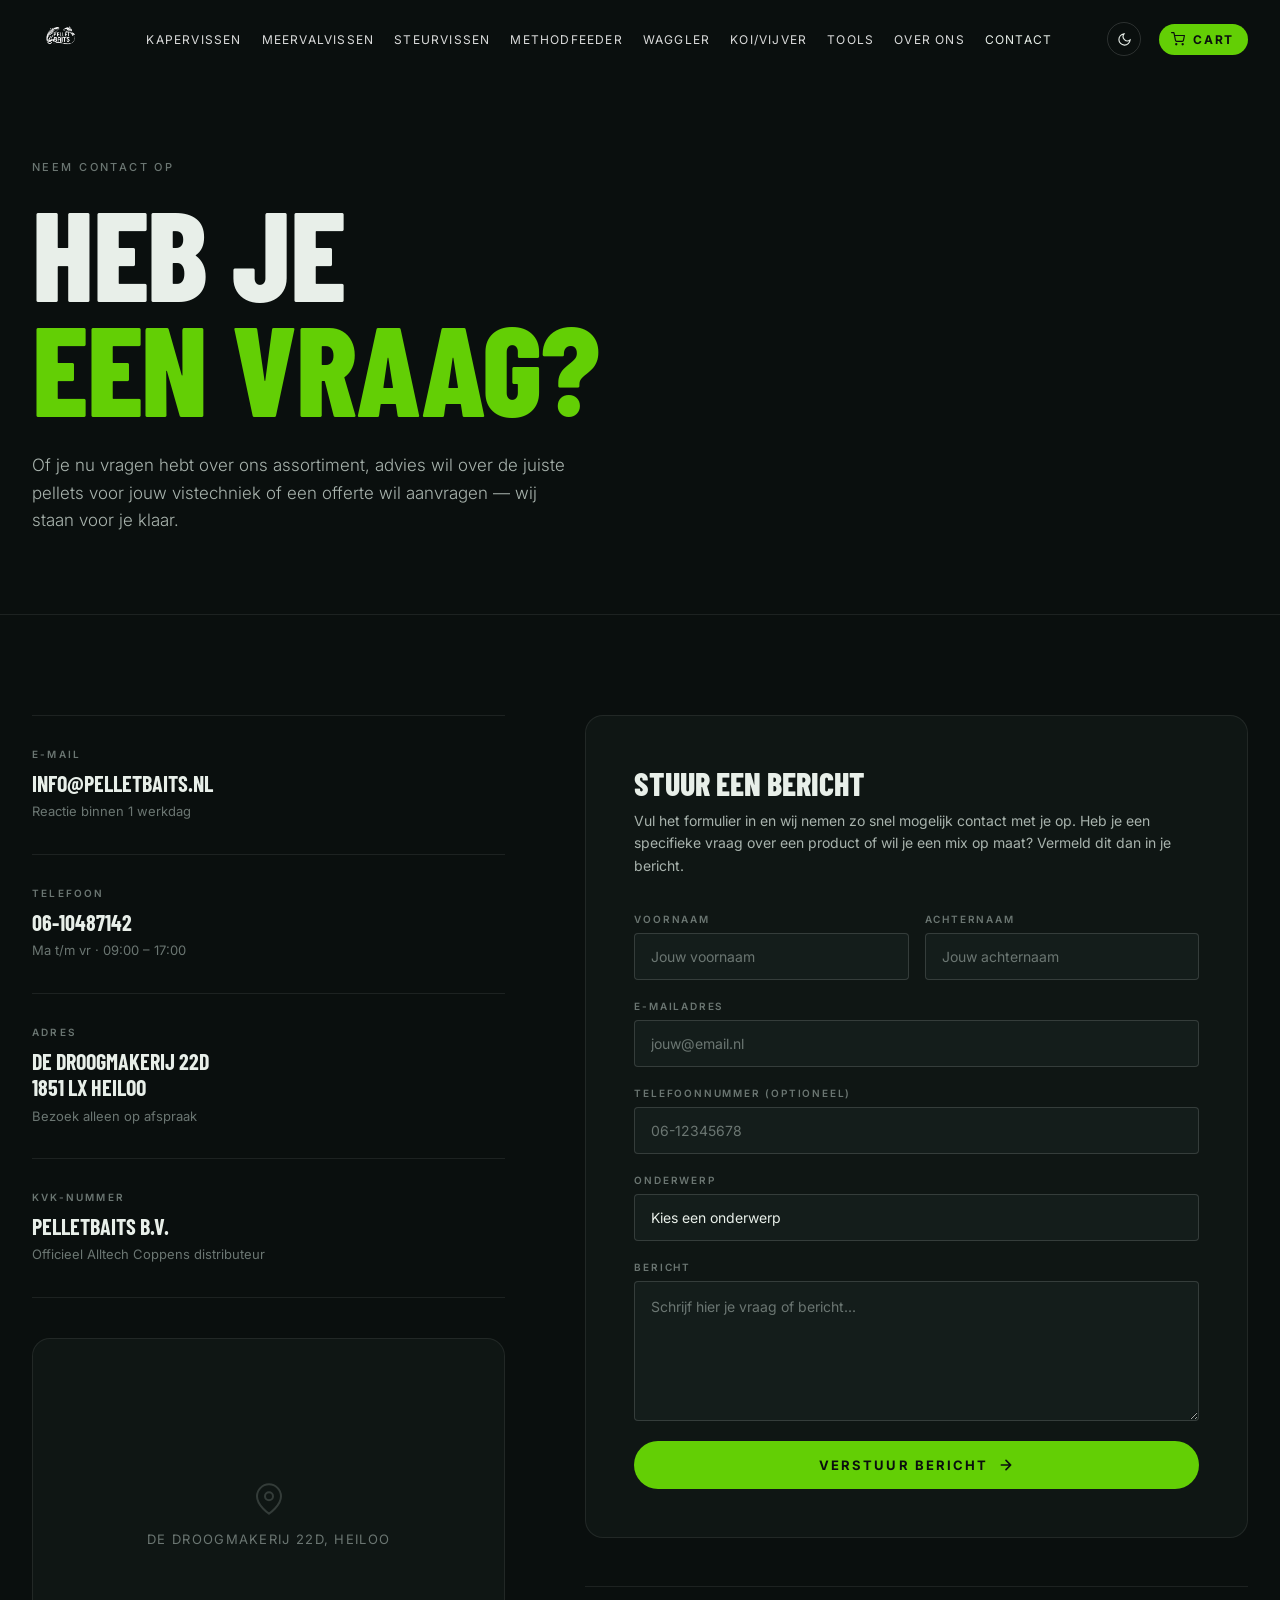
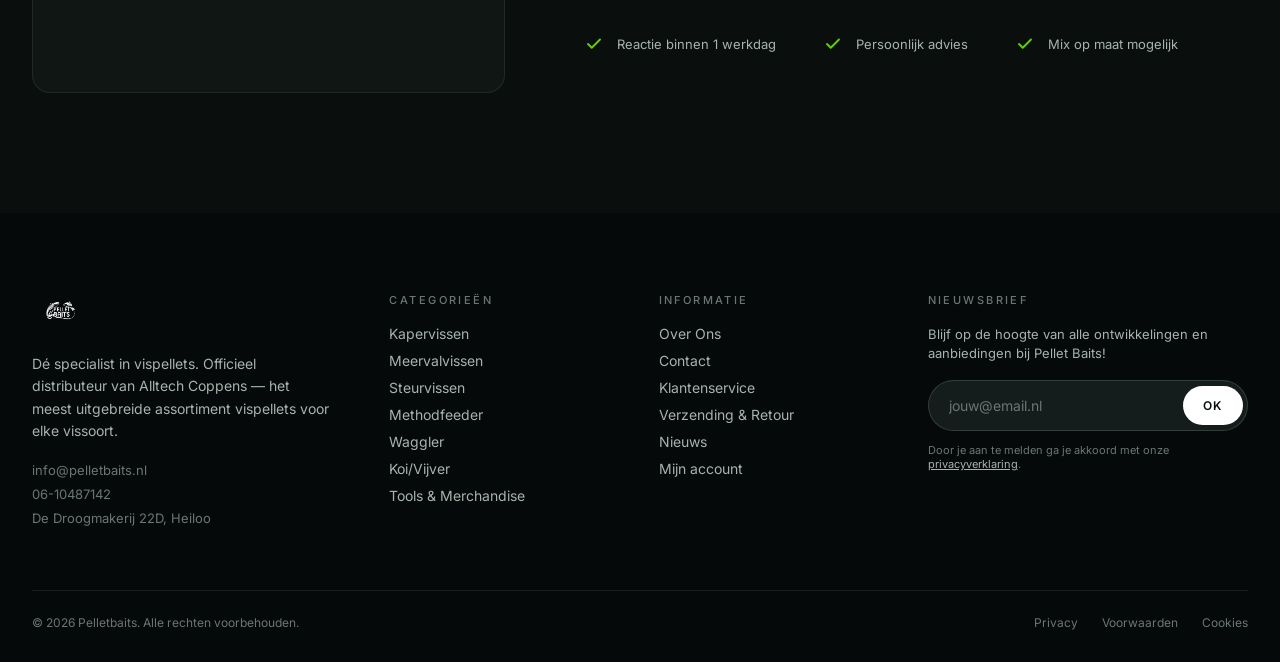
==== contact.html @ cffacff0 "Merkidentiteit update: logo, categorieen, cartkleur en contactpagina - Vervang SVG-placeholder door " ====
<!doctype html>
<html lang="nl">
<head>
  <meta charset="utf-8">
  <meta name="viewport" content="width=device-width, initial-scale=1">
  <meta name="theme-color" content="#0a0f0e">
  <title>Contact — PELLETBAITS</title>
  <meta name="description" content="Neem contact op met Pelletbaits — dé specialist in vispellets. Wij helpen je graag met advies over pellets voor karper, meerval, steur en meer.">
  <link rel="preconnect" href="https://fonts.googleapis.com">
  <link rel="preconnect" href="https://fonts.gstatic.com" crossorigin>
  <link href="https://fonts.googleapis.com/css2?family=Barlow+Condensed:wght@600;700;800&family=Inter:wght@300;400;500;600&display=swap" rel="stylesheet">
  <link rel="stylesheet" href="./assets/theme.css">
  <script>(function(){var t=localStorage.getItem('pb-theme');if(t==='light')document.documentElement.setAttribute('data-theme','light');}());</script>
  <style>
    .contact-hero {
      padding: 160px 0 80px;
      background: var(--bg);
      border-bottom: 1px solid var(--line);
    }
    .contact-hero-inner { max-width: 720px; }
    .contact-hero-headline {
      font-size: clamp(64px, 10vw, 140px);
      margin: 0;
      color: var(--ink);
      line-height: .9;
    }
    .contact-hero-sub {
      margin-top: 28px;
      font-size: 17px;
      line-height: 1.6;
      color: var(--ink-2);
      font-weight: 300;
      max-width: 540px;
    }

    .contact-body {
      padding: 100px 0 120px;
      background: var(--bg);
    }
    .contact-grid {
      display: grid;
      grid-template-columns: 1fr 1.4fr;
      gap: 80px;
      align-items: start;
    }

    /* Info blok */
    .contact-info { }
    .contact-info-block {
      padding: 32px 0;
      border-bottom: 1px solid var(--line);
    }
    .contact-info-block:first-child { border-top: 1px solid var(--line); }
    .contact-info-label {
      font-size: 10px;
      letter-spacing: .22em;
      text-transform: uppercase;
      color: var(--ink-3);
      font-weight: 600;
      margin-bottom: 10px;
    }
    .contact-info-value {
      font-family: var(--font-display);
      font-size: 22px;
      font-weight: 700;
      text-transform: uppercase;
      color: var(--ink);
      line-height: 1.2;
    }
    .contact-info-value a {
      color: var(--ink);
      transition: color var(--dur-fast) ease;
    }
    .contact-info-value a:hover { color: var(--accent); }
    .contact-info-note {
      margin-top: 6px;
      font-size: 13px;
      color: var(--ink-3);
      line-height: 1.5;
    }

    .contact-map {
      margin-top: 40px;
      border-radius: var(--radius-lg);
      overflow: hidden;
      border: 1px solid var(--line);
      background: var(--bg-2);
      aspect-ratio: 4/3;
      display: flex;
      align-items: center;
      justify-content: center;
    }
    .contact-map-placeholder {
      text-align: center;
      color: var(--ink-3);
    }
    .contact-map-placeholder svg { margin: 0 auto 12px; opacity: .4; }
    .contact-map-placeholder p { font-size: 13px; letter-spacing: .1em; text-transform: uppercase; }

    /* Formulier */
    .contact-form-wrap {
      background: var(--bg-2);
      border: 1px solid var(--line);
      border-radius: var(--radius-lg);
      padding: 48px;
    }
    .contact-form-title {
      font-family: var(--font-display);
      font-size: 32px;
      font-weight: 800;
      text-transform: uppercase;
      color: var(--ink);
      margin-bottom: 8px;
    }
    .contact-form-intro {
      font-size: 14px;
      color: var(--ink-2);
      line-height: 1.6;
      margin-bottom: 36px;
    }

    .form-row { display: grid; grid-template-columns: 1fr 1fr; gap: 16px; }
    .form-group { display: flex; flex-direction: column; gap: 8px; margin-bottom: 20px; }
    .form-label {
      font-size: 10px;
      font-weight: 600;
      letter-spacing: .18em;
      text-transform: uppercase;
      color: var(--ink-3);
    }
    .form-input, .form-select, .form-textarea {
      background: var(--bg-3);
      border: 1px solid var(--line-2);
      border-radius: var(--radius-sm);
      padding: 14px 16px;
      color: var(--ink);
      font-size: 14px;
      font-family: var(--font-body);
      outline: none;
      transition: border-color var(--dur-fast) ease;
    }
    .form-input::placeholder, .form-textarea::placeholder { color: var(--ink-3); }
    .form-input:focus, .form-select:focus, .form-textarea:focus {
      border-color: var(--accent);
    }
    .form-select { cursor: pointer; appearance: none; -webkit-appearance: none; }
    .form-select option { background: var(--bg-2); }
    .form-textarea {
      resize: vertical;
      min-height: 140px;
      line-height: 1.6;
    }
    .form-submit {
      width: 100%;
      padding: 16px 24px;
      border-radius: 999px;
      background: var(--accent);
      color: #0a0f0e;
      font-weight: 700;
      font-size: 13px;
      letter-spacing: .16em;
      text-transform: uppercase;
      cursor: pointer;
      border: none;
      font-family: var(--font-body);
      display: flex;
      align-items: center;
      justify-content: center;
      gap: 10px;
      transition: background var(--dur-fast) ease, transform var(--dur-fast) ease;
      margin-top: 8px;
    }
    .form-submit:hover { background: var(--accent-2); color: #fff; transform: translateY(-2px); }

    .contact-usp-row {
      display: flex;
      gap: 48px;
      margin-top: 48px;
      padding-top: 48px;
      border-top: 1px solid var(--line);
      flex-wrap: wrap;
    }
    .contact-usp {
      display: flex;
      align-items: center;
      gap: 14px;
      font-size: 13px;
      color: var(--ink-2);
    }
    .contact-usp svg { color: var(--accent); flex-shrink: 0; }

    @media (max-width: 900px) {
      .contact-grid { grid-template-columns: 1fr; gap: 60px; }
      .contact-form-wrap { padding: 32px 24px; }
      .form-row { grid-template-columns: 1fr; }
      .contact-usp-row { gap: 28px; }
    }
    @media (max-width: 620px) {
      .contact-hero { padding: 120px 0 60px; }
    }
  </style>
</head>
<body class="template-page-contact">

  <!-- HEADER -->
  <header class="site-header" role="banner">
    <div class="container">
      <div class="header-inner">
        <a href="index.html" class="header-logo-wrap" aria-label="Pelletbaits">
          <img src="./assets/logo-white.png" alt="Pelletbaits" class="header-logo-img">
        </a>
        <nav class="header-nav" role="navigation" aria-label="Hoofdmenu">
          <a href="shop.html">Kapervissen</a>
          <a href="shop.html">Meervalvissen</a>
          <a href="shop.html">Steurvissen</a>
          <a href="shop.html">Methodfeeder</a>
          <a href="shop.html">Waggler</a>
          <a href="shop.html">Koi/Vijver</a>
          <a href="shop.html">Tools</a>
          <a href="over-ons.html">Over Ons</a>
          <a href="contact.html" style="color:var(--ink)">Contact</a>
        </nav>
        <div class="header-actions">
          <button class="theme-toggle-btn" id="theme-toggle" aria-label="Schakel thema">
            <span class="theme-icon theme-icon--moon" aria-hidden="true">
              <svg width="15" height="15" viewBox="0 0 24 24" fill="none" stroke="currentColor" stroke-width="1.8" stroke-linecap="round"><path d="M21 12.79A9 9 0 1 1 11.21 3 7 7 0 0 0 21 12.79z"/></svg>
            </span>
            <span class="theme-icon theme-icon--sun" aria-hidden="true">
              <svg width="15" height="15" viewBox="0 0 24 24" fill="none" stroke="currentColor" stroke-width="1.8" stroke-linecap="round"><circle cx="12" cy="12" r="4"/><path d="M12 2v2M12 20v2M4.93 4.93l1.41 1.41M17.66 17.66l1.41 1.41M2 12h2M20 12h2M4.93 19.07l1.41-1.41M17.66 6.34l1.41-1.41"/></svg>
            </span>
          </button>
          <button class="header-cart-btn" data-cart-open aria-label="Winkelwagen openen">
            <svg width="14" height="14" viewBox="0 0 24 24" fill="none" stroke="currentColor" stroke-width="2" stroke-linecap="round" stroke-linejoin="round" aria-hidden="true">
              <circle cx="9" cy="21" r="1"/><circle cx="20" cy="21" r="1"/>
              <path d="M1 1h4l2.68 13.39a2 2 0 001.98 1.61h9.72a2 2 0 001.98-1.61L23 6H6"/>
            </svg>
            Cart
          </button>
          <button class="mobile-menu-btn" id="mobile-nav-open" aria-label="Menu openen" aria-expanded="false" aria-controls="mobile-nav">
            <svg width="16" height="16" viewBox="0 0 24 24" fill="none" stroke="currentColor" stroke-width="2" stroke-linecap="round" aria-hidden="true">
              <line x1="3" y1="6" x2="21" y2="6"/>
              <line x1="3" y1="12" x2="21" y2="12"/>
              <line x1="3" y1="18" x2="21" y2="18"/>
            </svg>
          </button>
        </div>
      </div>
    </div>
  </header>

  <main id="main-content" tabindex="-1">

    <!-- HERO -->
    <section class="contact-hero">
      <div class="container">
        <div class="contact-hero-inner" data-anim="fade-up">
          <p class="eyebrow" style="margin-bottom:20px">Neem contact op</p>
          <h1 class="contact-hero-headline display">Heb je<br><span style="color:var(--accent)">een vraag?</span></h1>
          <p class="contact-hero-sub">Of je nu vragen hebt over ons assortiment, advies wil over de juiste pellets voor jouw vistechniek of een offerte wil aanvragen — wij staan voor je klaar.</p>
        </div>
      </div>
    </section>

    <!-- CONTACT BODY -->
    <section class="contact-body">
      <div class="container">
        <div class="contact-grid">

          <!-- Contactinfo -->
          <div data-anim="slide-left">
            <div class="contact-info-block">
              <p class="contact-info-label">E-mail</p>
              <p class="contact-info-value"><a href="mailto:info@pelletbaits.nl">info@pelletbaits.nl</a></p>
              <p class="contact-info-note">Reactie binnen 1 werkdag</p>
            </div>
            <div class="contact-info-block">
              <p class="contact-info-label">Telefoon</p>
              <p class="contact-info-value"><a href="tel:+31610487142">06-10487142</a></p>
              <p class="contact-info-note">Ma t/m vr · 09:00 – 17:00</p>
            </div>
            <div class="contact-info-block">
              <p class="contact-info-label">Adres</p>
              <p class="contact-info-value">De Droogmakerij 22D<br>1851 LX Heiloo</p>
              <p class="contact-info-note">Bezoek alleen op afspraak</p>
            </div>
            <div class="contact-info-block">
              <p class="contact-info-label">KVK-nummer</p>
              <p class="contact-info-value">Pelletbaits B.V.</p>
              <p class="contact-info-note">Officieel Alltech Coppens distributeur</p>
            </div>

            <div class="contact-map">
              <div class="contact-map-placeholder">
                <svg width="32" height="32" viewBox="0 0 24 24" fill="none" stroke="currentColor" stroke-width="1.5" stroke-linecap="round" stroke-linejoin="round">
                  <path d="M21 10c0 7-9 13-9 13s-9-6-9-13a9 9 0 0 1 18 0z"/><circle cx="12" cy="10" r="3"/>
                </svg>
                <p>De Droogmakerij 22D, Heiloo</p>
              </div>
            </div>
          </div>

          <!-- Formulier -->
          <div data-anim="slide-right">
            <div class="contact-form-wrap">
              <p class="contact-form-title">Stuur een bericht</p>
              <p class="contact-form-intro">Vul het formulier in en wij nemen zo snel mogelijk contact met je op. Heb je een specifieke vraag over een product of wil je een mix op maat? Vermeld dit dan in je bericht.</p>
              <form class="contact-form" id="contact-form" novalidate>
                <div class="form-row">
                  <div class="form-group">
                    <label class="form-label" for="cf-naam">Voornaam</label>
                    <input class="form-input" id="cf-naam" type="text" placeholder="Jouw voornaam" autocomplete="given-name" required>
                  </div>
                  <div class="form-group">
                    <label class="form-label" for="cf-achternaam">Achternaam</label>
                    <input class="form-input" id="cf-achternaam" type="text" placeholder="Jouw achternaam" autocomplete="family-name" required>
                  </div>
                </div>
                <div class="form-group">
                  <label class="form-label" for="cf-email">E-mailadres</label>
                  <input class="form-input" id="cf-email" type="email" placeholder="jouw@email.nl" autocomplete="email" required>
                </div>
                <div class="form-group">
                  <label class="form-label" for="cf-telefoon">Telefoonnummer (optioneel)</label>
                  <input class="form-input" id="cf-telefoon" type="tel" placeholder="06-12345678" autocomplete="tel">
                </div>
                <div class="form-group">
                  <label class="form-label" for="cf-onderwerp">Onderwerp</label>
                  <select class="form-input form-select" id="cf-onderwerp" required>
                    <option value="" disabled selected>Kies een onderwerp</option>
                    <option>Productadvies</option>
                    <option>Bestelling &amp; Bezorging</option>
                    <option>Mix op maat</option>
                    <option>Groothandel / Partnerschap</option>
                    <option>Klacht of retour</option>
                    <option>Overig</option>
                  </select>
                </div>
                <div class="form-group">
                  <label class="form-label" for="cf-bericht">Bericht</label>
                  <textarea class="form-textarea" id="cf-bericht" placeholder="Schrijf hier je vraag of bericht..." required></textarea>
                </div>
                <button type="submit" class="form-submit">
                  Verstuur bericht
                  <svg width="16" height="16" viewBox="0 0 24 24" fill="none" stroke="currentColor" stroke-width="2.5" stroke-linecap="round" stroke-linejoin="round" aria-hidden="true"><path d="M5 12h14M12 5l7 7-7 7"/></svg>
                </button>
              </form>
            </div>

            <div class="contact-usp-row">
              <div class="contact-usp">
                <svg width="18" height="18" viewBox="0 0 24 24" fill="none" stroke="var(--accent)" stroke-width="2.5" stroke-linecap="round" stroke-linejoin="round" aria-hidden="true"><polyline points="20 6 9 17 4 12"/></svg>
                Reactie binnen 1 werkdag
              </div>
              <div class="contact-usp">
                <svg width="18" height="18" viewBox="0 0 24 24" fill="none" stroke="var(--accent)" stroke-width="2.5" stroke-linecap="round" stroke-linejoin="round" aria-hidden="true"><polyline points="20 6 9 17 4 12"/></svg>
                Persoonlijk advies
              </div>
              <div class="contact-usp">
                <svg width="18" height="18" viewBox="0 0 24 24" fill="none" stroke="var(--accent)" stroke-width="2.5" stroke-linecap="round" stroke-linejoin="round" aria-hidden="true"><polyline points="20 6 9 17 4 12"/></svg>
                Mix op maat mogelijk
              </div>
            </div>
          </div>

        </div>
      </div>
    </section>

  </main>

  <!-- FOOTER -->
  <footer class="site-footer" role="contentinfo">
    <div class="container">
      <div class="footer-grid">
        <div>
          <div class="footer-logo-wrap">
            <img src="./assets/logo-white.png" alt="Pelletbaits" class="header-logo-img">
          </div>
          <p class="footer-desc">Dé specialist in vispellets. Officieel distributeur van Alltech Coppens — het meest uitgebreide assortiment vispellets voor elke vissoort.</p>
          <div class="footer-contact" style="margin-top:20px;display:flex;flex-direction:column;gap:8px;font-size:13px;color:var(--ink-3);">
            <a href="mailto:info@pelletbaits.nl" style="transition:color .14s ease;">info@pelletbaits.nl</a>
            <a href="tel:+31610487142" style="transition:color .14s ease;">06-10487142</a>
            <span>De Droogmakerij 22D, Heiloo</span>
          </div>
        </div>
        <div>
          <p class="footer-col-title eyebrow">Categorieën</p>
          <ul class="footer-links">
            <li><a href="shop.html">Kapervissen</a></li>
            <li><a href="shop.html">Meervalvissen</a></li>
            <li><a href="shop.html">Steurvissen</a></li>
            <li><a href="shop.html">Methodfeeder</a></li>
            <li><a href="shop.html">Waggler</a></li>
            <li><a href="shop.html">Koi/Vijver</a></li>
            <li><a href="shop.html">Tools &amp; Merchandise</a></li>
          </ul>
        </div>
        <div>
          <p class="footer-col-title eyebrow">Informatie</p>
          <ul class="footer-links">
            <li><a href="over-ons.html">Over Ons</a></li>
            <li><a href="contact.html">Contact</a></li>
            <li><a href="#">Klantenservice</a></li>
            <li><a href="#">Verzending &amp; Retour</a></li>
            <li><a href="#">Nieuws</a></li>
            <li><a href="#">Mijn account</a></li>
          </ul>
        </div>
        <div>
          <p class="footer-col-title eyebrow">Nieuwsbrief</p>
          <p class="footer-newsletter-body">Blijf op de hoogte van alle ontwikkelingen en aanbiedingen bij Pellet Baits!</p>
          <form class="newsletter-form" novalidate>
            <label class="visually-hidden" for="newsletter-email-contact">E-mailadres</label>
            <input class="newsletter-input" id="newsletter-email-contact" type="email" placeholder="jouw@email.nl" autocomplete="email" required>
            <button class="newsletter-submit" type="submit">OK</button>
          </form>
          <p class="newsletter-note">Door je aan te melden ga je akkoord met onze <a href="#">privacyverklaring</a>.</p>
        </div>
      </div>
      <div class="footer-bottom">
        <p>&copy; 2026 Pelletbaits. Alle rechten voorbehouden.</p>
        <div class="footer-bottom-links">
          <a href="#">Privacy</a>
          <a href="#">Voorwaarden</a>
          <a href="#">Cookies</a>
        </div>
      </div>
    </div>
  </footer>

  <!-- Mobile nav -->
  <div class="mobile-nav" id="mobile-nav" aria-hidden="true">
    <div class="mobile-nav-header">
      <a href="index.html" class="header-logo-wrap" aria-label="Pelletbaits">
        <img src="./assets/logo-white.png" alt="Pelletbaits" class="header-logo-img">
      </a>
      <button class="cart-close-btn" id="mobile-nav-close" aria-label="Menu sluiten">&#x2715;</button>
    </div>
    <nav class="mobile-nav-links">
      <a href="shop.html">Kapervissen</a>
      <a href="shop.html">Meervalvissen</a>
      <a href="shop.html">Steurvissen</a>
      <a href="shop.html">Methodfeeder</a>
      <a href="shop.html">Waggler</a>
      <a href="shop.html">Koi/Vijver</a>
      <a href="shop.html">Tools &amp; Merchandise</a>
      <a href="over-ons.html">Over Ons</a>
      <a href="contact.html">Contact</a>
    </nav>
  </div>

  <!-- Cart drawer -->
  <div class="cart-overlay" id="cart-overlay" aria-hidden="true"></div>
  <div class="cart-drawer" id="cart-drawer" role="dialog" aria-label="Winkelwagen" aria-hidden="true">
    <div class="cart-drawer-header">
      <p class="cart-drawer-title">Winkelwagen</p>
      <button class="cart-close-btn" id="cart-drawer-close" aria-label="Winkelwagen sluiten">&#x2715;</button>
    </div>
    <div class="cart-items" id="cart-drawer-items">
      <p class="cart-empty">Je winkelwagen is leeg.</p>
    </div>
    <div class="cart-footer">
      <div class="cart-subtotal">
        <span class="cart-subtotal-label">Subtotaal</span>
        <span class="cart-subtotal-value" id="cart-subtotal-value">€0,00</span>
      </div>
      <a href="#" class="btn-checkout">Afrekenen</a>
    </div>
  </div>

  <script src="./assets/theme.js" defer></script>
  <script>
    document.getElementById('contact-form').addEventListener('submit', function(e) {
      e.preventDefault();
      const btn = this.querySelector('.form-submit');
      btn.textContent = 'Verstuurd!';
      btn.style.background = 'var(--accent-2)';
      btn.style.color = '#fff';
      setTimeout(() => {
        btn.innerHTML = 'Verstuur bericht <svg width="16" height="16" viewBox="0 0 24 24" fill="none" stroke="currentColor" stroke-width="2.5" stroke-linecap="round" stroke-linejoin="round"><path d="M5 12h14M12 5l7 7-7 7"/></svg>';
        btn.style.background = '';
        btn.style.color = '';
        this.reset();
      }, 3000);
    });
  </script>
</body>
</html>
---- assets/theme.css ----
/* ================================================
   PELLETBAITS THEME — Dark Edition
   Ported from Claude Design · Pelletbaits.html
   ================================================ */

:root {
  --bg:       #0a0f0e;
  --bg-2:     #0f1614;
  --bg-3:     #141d1b;
  --ink:      #e8efe9;
  --ink-2:    #a8b3ad;
  --ink-3:    #6b7672;
  --line:     rgba(255,255,255,.08);
  --line-2:   rgba(255,255,255,.14);
  --accent:   #63cf05;
  --accent-2: #608846;
  --gold:     #89B866;
  --moss:     #365733;
  --deep:     #0b1e22;

  --font-display: 'Barlow Condensed', system-ui, sans-serif;
  --font-body:    'Inter', system-ui, sans-serif;

  /* Inverted button tokens (white btn in dark mode → dark btn in light mode) */
  --inv-bg:    #ffffff;
  --inv-color: #0a0f0e;

  --container-max: 1440px;
  --container-pad: 32px;
  --radius-sm: 4px;
  --radius-md: 12px;
  --radius-lg: 18px;
  --ease-out: cubic-bezier(0.16, 1, 0.3, 1);
  --dur-fast: 140ms;
  --dur-base: 280ms;
}

/* --- Reset --- */
*, *::before, *::after { box-sizing: border-box; margin: 0; padding: 0; }
html { font-size: 16px; scroll-behavior: smooth; }
body {
  background: var(--bg);
  color: var(--ink);
  font-family: var(--font-body);
  -webkit-font-smoothing: antialiased;
  overflow-x: hidden;
}
::selection { background: var(--accent); color: #fff; }
img { display: block; max-width: 100%; }
a { color: inherit; text-decoration: none; }
button { font-family: inherit; cursor: pointer; border: none; background: none; color: inherit; }
ul, ol { list-style: none; }
input, select { font: inherit; }

/* --- Utilities --- */
.container {
  max-width: var(--container-max);
  margin-inline: auto;
  padding-inline: var(--container-pad);
}
.visually-hidden {
  position: absolute; width: 1px; height: 1px;
  overflow: hidden; clip: rect(0 0 0 0); white-space: nowrap;
}

/* --- Type roles --- */
.display {
  font-family: var(--font-display);
  font-weight: 800;
  letter-spacing: -.01em;
  line-height: .92;
  text-transform: uppercase;
}
.eyebrow {
  font-family: var(--font-body);
  font-size: 11px;
  letter-spacing: .22em;
  text-transform: uppercase;
  color: var(--ink-3);
  font-weight: 500;
}
.num {
  font-family: var(--font-display);
  font-weight: 600;
  font-size: 14px;
  letter-spacing: .05em;
  color: var(--ink-3);
}

/* --- Header / Nav --- */
.site-header {
  position: fixed;
  top: 0; left: 0; right: 0;
  z-index: 50;
  padding: 18px 0;
  background: transparent;
  border-bottom: 1px solid transparent;
  transition: background .3s ease, border-color .3s ease, backdrop-filter .3s ease;
}
.site-header.scrolled {
  background: rgba(10,15,14,.85);
  backdrop-filter: blur(14px);
  -webkit-backdrop-filter: blur(14px);
  border-bottom-color: var(--line);
}

.header-inner {
  display: flex;
  align-items: center;
  justify-content: space-between;
  gap: 24px;
}

.header-logo-wrap {
  display: flex;
  align-items: center;
  gap: 10px;
  flex-shrink: 0;
}
.header-logo-img {
  height: 42px;
  width: auto;
  display: block;
}
html[data-theme="light"] .header-logo-img {
  filter: brightness(0);
}
.header-logo-icon {
  display: inline-flex;
  align-items: center;
  justify-content: center;
  width: 34px; height: 34px;
  border: 1px solid var(--line-2);
  border-radius: 50%;
  color: var(--ink);
  flex-shrink: 0;
}
.header-logo-text {
  font-family: var(--font-display);
  font-weight: 800;
  font-size: 18px;
  letter-spacing: .18em;
  color: var(--ink);
}

.header-nav {
  display: flex;
  gap: 20px;
  font-size: 12px;
  letter-spacing: .10em;
  text-transform: uppercase;
  color: rgba(255,255,255,.85);
}
.header-nav a {
  position: relative;
  padding: 4px 0;
}
.header-nav a::after {
  content: '';
  position: absolute;
  bottom: 0; left: 0;
  height: 1px; width: 0;
  background: var(--accent);
  transition: width .3s ease;
}
.header-nav a:hover::after { width: 100%; }

.header-actions {
  display: flex;
  align-items: center;
  gap: 18px;
  flex-shrink: 0;
}
.header-lang-btn {
  display: flex;
  align-items: center;
  gap: 6px;
  font-size: 12px;
  letter-spacing: .18em;
  text-transform: uppercase;
  color: var(--ink-2);
}
.header-search-btn {
  display: flex;
  align-items: center;
  justify-content: center;
  width: 34px; height: 34px;
  border-radius: 50%;
  border: 1px solid var(--line-2);
  color: var(--ink);
  transition: border-color var(--dur-fast) ease;
}
.header-search-btn:hover { border-color: var(--line-2); background: rgba(255,255,255,.05); }

.header-cart-btn {
  display: flex;
  align-items: center;
  gap: 8px;
  padding: 8px 14px 8px 12px;
  border-radius: 999px;
  background: var(--accent);
  color: #0a0f0e;
  font-weight: 700;
  font-size: 12px;
  letter-spacing: .14em;
  text-transform: uppercase;
  transition: background var(--dur-fast) ease;
}
.header-cart-btn:hover { background: var(--accent-2); color: #fff; }

.mobile-menu-btn {
  display: none;
  align-items: center;
  justify-content: center;
  width: 34px; height: 34px;
  border-radius: 50%;
  border: 1px solid rgba(255,255,255,.14);
  color: var(--ink);
  flex-shrink: 0;
  transition: border-color var(--dur-fast) ease;
}
.mobile-menu-btn:hover { border-color: rgba(255,255,255,.3); }

/* Mobile nav */
.mobile-nav {
  display: none;
  position: fixed; inset: 0;
  background: var(--bg-2);
  z-index: 200;
  flex-direction: column;
  padding: 24px;
  overflow-y: auto;
}
.mobile-nav.is-open { display: flex; }
.mobile-nav-header {
  display: flex;
  align-items: center;
  justify-content: space-between;
  margin-bottom: 48px;
}
.mobile-nav-links { display: flex; flex-direction: column; }
.mobile-nav-links a {
  font-family: var(--font-display);
  font-size: 2.5rem;
  font-weight: 700;
  text-transform: uppercase;
  padding: 18px 0;
  border-bottom: 1px solid var(--line);
  letter-spacing: .04em;
  transition: color var(--dur-fast) ease;
}
.mobile-nav-links a:hover { color: var(--accent); }

/* --- Hero --- */
.hero {
  position: relative;
  min-height: 100vh;
  overflow: hidden;
  background: #000;
}
.hero-bg {
  position: absolute; inset: 0;
  background-size: cover;
  background-position: center;
  transform: scale(1.05);
  filter: saturate(.85) brightness(.7);
}
.hero-gradient {
  position: absolute; inset: 0;
  background: linear-gradient(180deg, rgba(10,15,14,.55) 0%, rgba(10,15,14,.2) 35%, rgba(10,15,14,.9) 100%);
}
.hero-inner {
  position: relative;
  z-index: 2;
  padding-top: 30vh;
  padding-bottom: 120px;
  min-height: 100vh;
  display: flex;
  flex-direction: column;
  justify-content: space-between;
}
.hero-grid {
  display: grid;
  grid-template-columns: 1fr auto;
  gap: 48px;
  align-items: end;
}
.hero-eyebrow-row {
  display: flex;
  align-items: center;
  gap: 12px;
  margin-bottom: 24px;
}
.hero-eyebrow-line {
  width: 32px; height: 1px;
  background: var(--accent);
  flex-shrink: 0;
}
.hero-headline {
  font-family: var(--font-display);
  font-size: clamp(64px, 11vw, 180px);
  font-weight: 800;
  letter-spacing: -.01em;
  line-height: .92;
  text-transform: uppercase;
  color: #fff;
  text-shadow: 0 4px 30px rgba(0,0,0,.4);
}
.hero-subhead {
  margin-top: 28px;
  max-width: 480px;
  font-size: 17px;
  line-height: 1.55;
  color: rgba(255,255,255,.78);
  font-weight: 300;
}
.hero-actions {
  display: flex;
  gap: 14px;
  margin-top: 36px;
  flex-wrap: wrap;
}
.btn-hero-primary {
  display: inline-flex;
  align-items: center;
  gap: 12px;
  padding: 16px 26px;
  border-radius: 999px;
  background: var(--accent);
  color: #fff;
  font-weight: 600;
  font-size: 13px;
  letter-spacing: .16em;
  text-transform: uppercase;
  box-shadow: 0 14px 40px rgba(99,207,5,.35);
  transition: background var(--dur-fast) ease, transform var(--dur-fast) ease;
}
.btn-hero-primary:hover { background: var(--accent-2); transform: translateY(-2px); }
.btn-hero-secondary {
  display: inline-flex;
  align-items: center;
  gap: 10px;
  padding: 16px 22px;
  border-radius: 999px;
  border: 1px solid rgba(255,255,255,.25);
  color: #fff;
  font-weight: 500;
  font-size: 13px;
  letter-spacing: .16em;
  text-transform: uppercase;
  background: rgba(255,255,255,.06);
  backdrop-filter: blur(10px);
  transition: background var(--dur-fast) ease;
}
.btn-hero-secondary:hover { background: rgba(255,255,255,.12); }

/* Floating product card */
.hero-card {
  width: 300px;
  padding: 18px;
  border-radius: var(--radius-lg);
  background: rgba(15,22,20,.55);
  backdrop-filter: blur(20px);
  -webkit-backdrop-filter: blur(20px);
  border: 1px solid rgba(255,255,255,.12);
  box-shadow: 0 30px 80px rgba(0,0,0,.5);
}
.hero-card-image {
  position: relative;
  aspect-ratio: 1/1;
  border-radius: 12px;
  overflow: hidden;
  background: var(--deep);
}
.hero-card-image img { width: 100%; height: 100%; object-fit: cover; }
.hero-card-badge-new {
  position: absolute;
  top: 10px; left: 10px;
  background: var(--accent);
  color: #fff;
  font-size: 10px;
  letter-spacing: .2em;
  text-transform: uppercase;
  padding: 4px 8px;
  border-radius: 4px;
  font-weight: 600;
}
.hero-card-price {
  position: absolute;
  top: 10px; right: 10px;
  background: rgba(255,255,255,.95);
  color: var(--bg);
  font-size: 13px;
  font-weight: 700;
  padding: 6px 12px;
  border-radius: 999px;
}
.hero-card-body {
  display: flex;
  justify-content: space-between;
  align-items: flex-start;
  margin-top: 14px;
}
.hero-card-type {
  font-size: 10px;
  letter-spacing: .2em;
  text-transform: uppercase;
  color: var(--ink-3);
}
.hero-card-name {
  font-family: var(--font-display);
  font-weight: 700;
  font-size: 18px;
  margin-top: 2px;
  letter-spacing: .02em;
  text-transform: uppercase;
}
.hero-card-add {
  width: 32px; height: 32px;
  border-radius: 50%;
  background: #fff;
  color: var(--bg);
  display: inline-flex;
  align-items: center;
  justify-content: center;
  flex-shrink: 0;
  transition: background var(--dur-fast) ease;
}
.hero-card-add:hover { background: var(--ink); }
.hero-card-desc {
  margin-top: 10px;
  font-size: 11px;
  color: var(--ink-2);
  line-height: 1.5;
}

.hero-footer {
  display: flex;
  justify-content: space-between;
  align-items: flex-end;
  margin-top: 60px;
  gap: 24px;
  flex-wrap: wrap;
}
.hero-tags {
  display: flex;
  gap: 36px;
  font-size: 11px;
  letter-spacing: .2em;
  text-transform: uppercase;
  color: rgba(255,255,255,.7);
}
.hero-scroll {
  display: flex;
  align-items: center;
  gap: 10px;
  font-size: 11px;
  letter-spacing: .2em;
  text-transform: uppercase;
  color: rgba(255,255,255,.5);
}
.hero-scroll-line {
  display: inline-block;
  width: 24px; height: 1px;
  background: rgba(255,255,255,.4);
}

/* --- Section layout --- */
.section-header-row {
  display: flex;
  justify-content: space-between;
  align-items: flex-end;
  margin-bottom: 60px;
  flex-wrap: wrap;
  gap: 24px;
}
.section-nav-controls {
  display: flex;
  align-items: center;
  gap: 24px;
}
.nav-arrows {
  display: flex;
  gap: 8px;
}
.nav-arrow-btn {
  width: 46px; height: 46px;
  border-radius: 50%;
  border: 1px solid var(--line-2);
  display: flex;
  align-items: center;
  justify-content: center;
  color: var(--ink);
  transition: background var(--dur-fast) ease, border-color var(--dur-fast) ease, color var(--dur-fast) ease;
}
.nav-arrow-btn:hover { border-color: rgba(255,255,255,.4); }
.nav-arrow-btn.filled { background: #fff; color: var(--bg); }
.nav-arrow-btn.filled:hover { background: var(--ink); }

/* --- Best Sellers --- */
.best-sellers {
  padding: 140px 0 120px;
  background: var(--bg);
  position: relative;
}
.bs-headline {
  font-size: clamp(48px, 7vw, 108px);
  margin: 0;
  color: var(--ink);
}
.bs-headline .muted { color: var(--ink-3); }

.product-grid-3 {
  display: grid;
  grid-template-columns: repeat(3, 1fr);
  gap: 16px;
}

.product-card {
  position: relative;
  background: var(--bg-2);
  border: 1px solid var(--line);
  border-radius: var(--radius-lg);
  overflow: hidden;
  transition: transform var(--dur-base) ease, border-color var(--dur-base) ease, box-shadow var(--dur-base) ease;
}
.product-card:hover {
  transform: translateY(-6px);
  border-color: var(--line-2);
  box-shadow: 0 24px 60px rgba(0,0,0,.4);
}

.product-card-image {
  display: block;
  position: relative;
  aspect-ratio: 4/5;
  overflow: hidden;
  background: var(--deep);
}
.product-card-image img {
  width: 100%; height: 100%;
  object-fit: cover;
  filter: saturate(.9);
  transition: transform .8s ease;
}
.product-card:hover .product-card-image img { transform: scale(1.06); }

.product-card-badge {
  position: absolute;
  top: 16px; left: 16px;
  font-size: 10px;
  letter-spacing: .22em;
  text-transform: uppercase;
  padding: 5px 10px;
  border-radius: 4px;
  font-weight: 600;
}
.product-card-badge.tag-bestseller { background: rgba(255,255,255,.95); color: var(--bg); }
.product-card-badge.tag-new { background: var(--accent); color: #fff; }

.product-card-num {
  position: absolute;
  top: 16px; right: 16px;
  font-family: var(--font-display);
  font-weight: 600;
  font-size: 14px;
  letter-spacing: .05em;
  color: rgba(255,255,255,.7);
}

.product-card-add {
  position: absolute;
  bottom: 16px; right: 16px;
  display: inline-flex;
  align-items: center;
  gap: 8px;
  padding: 10px 16px;
  border-radius: 999px;
  background: #fff;
  color: var(--bg);
  font-weight: 600;
  font-size: 11px;
  letter-spacing: .16em;
  text-transform: uppercase;
  opacity: 0;
  transform: translateY(8px);
  transition: opacity .3s ease, transform .3s ease;
}
.product-card:hover .product-card-add { opacity: 1; transform: translateY(0); }

.product-card-body {
  padding: 22px 24px 24px;
  display: flex;
  justify-content: space-between;
  align-items: flex-start;
  gap: 16px;
}
.product-card-type {
  font-size: 10px;
  letter-spacing: .22em;
  text-transform: uppercase;
  color: var(--ink-3);
}
.product-card-title {
  font-family: var(--font-display);
  font-weight: 700;
  font-size: 24px;
  letter-spacing: .01em;
  text-transform: uppercase;
  color: var(--ink);
  margin-top: 6px;
  line-height: 1;
}
.product-card-price {
  font-family: var(--font-display);
  font-weight: 700;
  font-size: 24px;
  color: var(--ink);
  text-align: right;
  line-height: 1;
  white-space: nowrap;
}
.product-card-stock {
  font-size: 10px;
  letter-spacing: .22em;
  text-transform: uppercase;
  color: var(--ink-3);
  margin-top: 6px;
}

/* --- Categories --- */
.categories-section {
  padding: 120px 0;
  background: var(--bg-2);
  border-top: 1px solid var(--line);
  border-bottom: 1px solid var(--line);
}
.cat-headline {
  font-size: clamp(40px, 5.5vw, 84px);
  margin: 0;
  max-width: 780px;
}
.cat-headline .muted { color: var(--ink-3); }

.cat-grid {
  display: grid;
  grid-template-columns: 1.2fr 1fr;
  gap: 40px;
  align-items: stretch;
}

.cat-list { border-top: 1px solid var(--line); }

.cat-item {
  display: grid;
  grid-template-columns: 24px 1fr 54px;
  gap: 24px;
  align-items: center;
  padding: 34px 0;
  border-bottom: 1px solid var(--line);
  cursor: pointer;
  transition: all .4s ease;
}
.cat-item-icon { color: var(--ink-3); transition: color .4s ease; }
.cat-item.active .cat-item-icon { color: var(--ink); }

.cat-item-name {
  font-family: var(--font-display);
  font-weight: 800;
  font-size: clamp(40px, 6vw, 84px);
  text-transform: uppercase;
  line-height: .85;
  transition: all .4s ease;
  color: transparent;
  -webkit-text-stroke: 1px var(--ink-3);
}
.cat-item.active .cat-item-name {
  color: var(--ink);
  -webkit-text-stroke: 0;
}

.cat-item-meta {
  display: flex;
  gap: 14px;
  margin-top: 10px;
  font-size: 12px;
  color: var(--ink-3);
  letter-spacing: .1em;
  text-transform: uppercase;
}

.cat-item-arrow {
  width: 54px; height: 54px;
  border-radius: 50%;
  display: inline-flex;
  align-items: center;
  justify-content: center;
  color: #fff;
  border: 1px solid var(--line-2);
  transition: all .3s ease;
  flex-shrink: 0;
}
.cat-item.active .cat-item-arrow { background: var(--accent); border-color: var(--accent); }

.cat-image-panel { position: sticky; top: 100px; }
.cat-image-wrap {
  position: relative;
  aspect-ratio: 4/5;
  border-radius: var(--radius-lg);
  overflow: hidden;
  background: #000;
}
.cat-image-wrap img {
  position: absolute; inset: 0;
  width: 100%; height: 100%;
  object-fit: cover;
  opacity: 0;
  filter: saturate(.85) brightness(.85);
  transition: opacity .6s ease;
}
.cat-image-wrap img.active { opacity: 1; }
.cat-image-overlay {
  position: absolute; inset: 0;
  background: linear-gradient(180deg, transparent 50%, rgba(0,0,0,.6));
}
.cat-image-label {
  position: absolute;
  bottom: 24px; left: 24px; right: 24px;
  color: #fff;
}
.cat-image-label-name {
  font-family: var(--font-display);
  font-weight: 700;
  font-size: 32px;
  text-transform: uppercase;
  margin-top: 8px;
}

/* --- Feature --- */
.feature-section {
  padding: 140px 0;
  background: var(--bg);
}
.feat-grid {
  display: grid;
  grid-template-columns: 1fr 1.1fr;
  gap: 80px;
  align-items: center;
}
.feat-image-wrap {
  position: relative;
  aspect-ratio: 4/5;
  border-radius: var(--radius-lg);
  overflow: hidden;
}
.feat-image-wrap img {
  width: 100%; height: 100%;
  object-fit: cover;
  filter: saturate(.85) brightness(.85);
}
.feat-image-overlay {
  position: absolute; inset: 0;
  background: linear-gradient(180deg, transparent 40%, rgba(10,15,14,.6));
}
.feat-image-chip {
  position: absolute;
  top: 24px; left: 24px;
  padding: 8px 14px;
  border-radius: 999px;
  background: rgba(0,0,0,.5);
  backdrop-filter: blur(10px);
  border: 1px solid rgba(255,255,255,.15);
  color: #fff;
  font-size: 11px;
  letter-spacing: .2em;
  text-transform: uppercase;
}
.feat-watch-btn {
  position: absolute;
  bottom: 24px; left: 24px;
  display: inline-flex;
  align-items: center;
  gap: 10px;
  padding: 12px 16px;
  border-radius: 999px;
  background: rgba(255,255,255,.95);
  color: var(--bg);
  font-weight: 600;
  font-size: 11px;
  letter-spacing: .16em;
  text-transform: uppercase;
  transition: background var(--dur-fast) ease;
}
.feat-watch-btn:hover { background: #fff; }

.feat-stat {
  position: absolute;
  bottom: -30px; right: -30px;
  padding: 24px;
  border-radius: 14px;
  background: var(--bg-3);
  border: 1px solid var(--line-2);
  width: 240px;
  box-shadow: 0 24px 60px rgba(0,0,0,.5);
}
.feat-stat-value {
  font-family: var(--font-display);
  font-weight: 800;
  font-size: 64px;
  color: var(--accent);
  line-height: 1;
  text-transform: uppercase;
}
.feat-stat-desc {
  font-size: 12px;
  color: var(--ink-2);
  margin-top: 8px;
  line-height: 1.5;
}

.feat-content {}
.feat-headline {
  font-size: clamp(44px, 5.5vw, 84px);
  margin: 0;
  color: var(--ink);
}
.feat-headline .accent { color: var(--accent); }
.feat-body {
  margin-top: 24px;
  max-width: 520px;
  font-size: 16px;
  line-height: 1.6;
  color: var(--ink-2);
  font-weight: 300;
}
.feat-points {
  margin-top: 40px;
  display: grid;
  grid-template-columns: 1fr 1fr;
  gap: 32px;
}
.feat-point {
  border-top: 1px solid var(--line-2);
  padding-top: 20px;
}
.feat-point-title {
  font-family: var(--font-display);
  font-weight: 700;
  font-size: 20px;
  text-transform: uppercase;
  color: var(--ink);
  margin-top: 14px;
}
.feat-point-desc {
  margin-top: 8px;
  font-size: 13px;
  line-height: 1.5;
  color: var(--ink-2);
}
.feat-cta {
  margin-top: 40px;
  display: inline-flex;
  align-items: center;
  gap: 12px;
  padding: 16px 26px;
  border-radius: 999px;
  border: 1px solid var(--line-2);
  color: var(--ink);
  font-weight: 600;
  font-size: 12px;
  letter-spacing: .16em;
  text-transform: uppercase;
  transition: border-color var(--dur-fast) ease, background var(--dur-fast) ease;
}
.feat-cta:hover { border-color: rgba(255,255,255,.4); background: rgba(255,255,255,.04); }

/* --- CTA Banner --- */
.cta-banner {
  position: relative;
  min-height: 560px;
  overflow: hidden;
  background: #000;
  display: flex;
  align-items: center;
}
.cta-banner-bg {
  position: absolute; inset: 0;
  background-size: cover;
  background-position: center;
  filter: saturate(.7) brightness(.55);
}
.cta-banner-gradient {
  position: absolute; inset: 0;
  background: linear-gradient(90deg, rgba(10,15,14,.7) 0%, rgba(10,15,14,.2) 100%);
}
.cta-banner-inner {
  position: relative;
  z-index: 2;
  width: 100%;
}
.cta-banner-headline {
  font-size: clamp(56px, 9vw, 150px);
  margin: 0;
  color: #fff;
}
.cta-banner-body {
  max-width: 480px;
  margin-top: 24px;
  font-size: 17px;
  line-height: 1.55;
  color: rgba(255,255,255,.85);
  font-weight: 300;
}
.cta-banner-actions {
  display: flex;
  gap: 14px;
  margin-top: 36px;
  flex-wrap: wrap;
}
.btn-cta-primary {
  display: inline-flex;
  align-items: center;
  gap: 12px;
  padding: 18px 30px;
  border-radius: 999px;
  background: var(--accent);
  color: #fff;
  font-weight: 600;
  font-size: 13px;
  letter-spacing: .16em;
  text-transform: uppercase;
  box-shadow: 0 14px 40px rgba(99,207,5,.4);
  transition: background var(--dur-fast) ease, transform var(--dur-fast) ease;
}
.btn-cta-primary:hover { background: var(--accent-2); transform: translateY(-2px); }
.btn-cta-secondary {
  padding: 18px 26px;
  border-radius: 999px;
  border: 1px solid rgba(255,255,255,.3);
  color: #fff;
  font-weight: 500;
  font-size: 13px;
  letter-spacing: .16em;
  text-transform: uppercase;
  background: rgba(255,255,255,.06);
  backdrop-filter: blur(10px);
  transition: background var(--dur-fast) ease;
}
.btn-cta-secondary:hover { background: rgba(255,255,255,.12); }

/* --- Footer --- */
.site-footer {
  background: #06090a;
  color: var(--ink);
  padding: 80px 0 32px;
  position: relative;
  overflow: hidden;
}
.footer-grid {
  display: grid;
  grid-template-columns: 1.4fr 1fr 1fr 1.4fr;
  gap: 48px;
  margin-bottom: 64px;
}
.footer-logo-wrap { display: flex; align-items: center; gap: 10px; margin-bottom: 18px; }
.footer-logo-icon {
  display: inline-flex;
  align-items: center;
  justify-content: center;
  width: 34px; height: 34px;
  border: 1px solid var(--line-2);
  border-radius: 50%;
}
.footer-logo-text {
  font-family: var(--font-display);
  font-weight: 800;
  font-size: 18px;
  letter-spacing: .18em;
}
.footer-desc {
  max-width: 300px;
  font-size: 14px;
  color: var(--ink-2);
  line-height: 1.6;
}
.footer-col-title { margin-bottom: 18px; }
.footer-links {
  display: grid;
  gap: 10px;
  font-size: 14px;
  color: var(--ink-2);
}
.footer-links a { transition: color var(--dur-fast) ease; }
.footer-links a:hover { color: var(--ink); }
.footer-newsletter-body {
  font-size: 13px;
  color: var(--ink-2);
  margin-bottom: 16px;
  line-height: 1.5;
}
.newsletter-form {
  display: flex;
  background: var(--bg-3);
  border: 1px solid var(--line-2);
  border-radius: 999px;
  padding: 4px;
  align-items: center;
}
.newsletter-input {
  flex: 1;
  background: transparent;
  border: none;
  outline: none;
  padding: 12px 16px;
  color: var(--ink);
  font-size: 14px;
}
.newsletter-input::placeholder { color: var(--ink-3); }
.newsletter-submit {
  padding: 12px 20px;
  border-radius: 999px;
  background: #fff;
  color: var(--bg);
  font-weight: 600;
  font-size: 12px;
  letter-spacing: .14em;
  text-transform: uppercase;
  transition: background var(--dur-fast) ease;
}
.newsletter-submit:hover { background: var(--ink); }
.newsletter-note {
  margin-top: 12px;
  font-size: 11px;
  color: var(--ink-3);
}
.newsletter-note a { color: var(--ink-2); text-decoration: underline; }
.footer-bottom {
  display: flex;
  justify-content: space-between;
  align-items: center;
  padding-top: 24px;
  border-top: 1px solid var(--line);
  gap: 24px;
  flex-wrap: wrap;
  font-size: 12px;
  color: var(--ink-3);
}
.footer-bottom-links { display: flex; gap: 24px; }
.footer-bottom-links a, .footer-social a { transition: color var(--dur-fast) ease; }
.footer-bottom-links a:hover, .footer-social a:hover { color: var(--ink); }
.footer-social { display: flex; gap: 14px; }

/* --- Cart Drawer --- */
.cart-overlay {
  position: fixed; inset: 0;
  z-index: 90;
  background: rgba(0,0,0,.6);
  opacity: 0;
  pointer-events: none;
  transition: opacity .3s ease;
}
.cart-overlay.open { opacity: 1; pointer-events: auto; }

.cart-drawer {
  position: fixed;
  top: 0; right: 0; bottom: 0;
  width: min(420px, 92vw);
  z-index: 91;
  background: var(--bg-2);
  border-left: 1px solid var(--line-2);
  transform: translateX(100%);
  transition: transform .35s var(--ease-out);
  display: flex;
  flex-direction: column;
}
.cart-drawer.open { transform: translateX(0); }

.cart-drawer-header {
  padding: 24px 24px 16px;
  display: flex;
  justify-content: space-between;
  align-items: center;
  border-bottom: 1px solid var(--line);
}
.cart-drawer-title {
  font-family: var(--font-display);
  font-weight: 700;
  font-size: 24px;
  text-transform: uppercase;
}
.cart-close-btn {
  width: 36px; height: 36px;
  border-radius: 50%;
  border: 1px solid var(--line-2);
  display: flex;
  align-items: center;
  justify-content: center;
  font-size: 20px;
  color: var(--ink);
  transition: border-color var(--dur-fast) ease;
}
.cart-close-btn:hover { border-color: rgba(255,255,255,.4); }

.cart-items {
  flex: 1;
  overflow-y: auto;
  padding: 24px;
  display: flex;
  flex-direction: column;
  gap: 16px;
}
.cart-empty {
  text-align: center;
  padding: 60px 0;
  color: var(--ink-3);
}
.cart-item {
  display: grid;
  grid-template-columns: 72px 1fr auto;
  gap: 14px;
  align-items: center;
  padding: 14px;
  border: 1px solid var(--line);
  border-radius: 12px;
}
.cart-item-thumb {
  width: 72px; height: 72px;
  border-radius: 8px;
  overflow: hidden;
  background: var(--deep);
}
.cart-item-thumb img { width: 100%; height: 100%; object-fit: cover; }
.cart-item-type {
  font-size: 11px;
  letter-spacing: .2em;
  text-transform: uppercase;
  color: var(--ink-3);
}
.cart-item-name {
  font-family: var(--font-display);
  font-weight: 700;
  font-size: 18px;
  text-transform: uppercase;
  margin-top: 4px;
}
.cart-item-qty { font-size: 12px; color: var(--ink-2); margin-top: 4px; }
.cart-item-price {
  font-family: var(--font-display);
  font-weight: 700;
  font-size: 18px;
  text-align: right;
}
.cart-item-remove {
  font-size: 11px;
  color: var(--ink-3);
  margin-top: 6px;
  text-decoration: underline;
  display: block;
  text-align: right;
  cursor: pointer;
  transition: color var(--dur-fast) ease;
}
.cart-item-remove:hover { color: var(--ink-2); }

.cart-footer {
  padding: 24px;
  border-top: 1px solid var(--line);
}
.cart-subtotal {
  display: flex;
  justify-content: space-between;
  align-items: center;
  margin-bottom: 16px;
}
.cart-subtotal-label { color: var(--ink-2); }
.cart-subtotal-value { font-family: var(--font-display); font-weight: 700; font-size: 24px; }
.btn-checkout {
  width: 100%;
  padding: 16px;
  border-radius: 999px;
  background: var(--accent);
  color: #fff;
  font-weight: 600;
  font-size: 13px;
  letter-spacing: .16em;
  text-transform: uppercase;
  transition: background var(--dur-fast) ease;
}
.btn-checkout:hover { background: var(--accent-2); }

/* --- Collection page (dark adaptation) --- */
.collection-header {
  padding: 140px 0 48px;
  background: var(--bg);
}
.collection-breadcrumb {
  display: flex;
  align-items: center;
  gap: 8px;
  font-size: 11px;
  letter-spacing: .2em;
  text-transform: uppercase;
  color: var(--ink-3);
  margin-bottom: 24px;
}
.collection-breadcrumb a:hover { color: var(--ink-2); }
.collection-title {
  font-family: var(--font-display);
  font-size: clamp(56px, 8vw, 120px);
  font-weight: 800;
  text-transform: uppercase;
  letter-spacing: -.01em;
  line-height: .9;
  color: var(--ink);
  margin-bottom: 16px;
}
.collection-desc { font-size: 15px; color: var(--ink-2); max-width: 60ch; }

.collection-body {
  padding: 48px 0 120px;
  background: var(--bg);
}
.collection-grid-header {
  display: flex;
  align-items: center;
  justify-content: space-between;
  margin-bottom: 32px;
  padding-bottom: 24px;
  border-bottom: 1px solid var(--line);
}
.collection-count { font-size: 12px; letter-spacing: .15em; text-transform: uppercase; color: var(--ink-3); }
.collection-sort {
  background: transparent;
  border: 1px solid var(--line-2);
  border-radius: 999px;
  padding: 8px 16px;
  color: var(--ink-2);
  font-size: 12px;
  cursor: pointer;
}
.collection-sort option { background: var(--bg-2); }

/* --- Product page (dark adaptation) --- */
.product-page { padding: 120px 0 100px; background: var(--bg); }
.product-breadcrumb {
  display: flex;
  align-items: center;
  gap: 8px;
  font-size: 11px;
  letter-spacing: .2em;
  text-transform: uppercase;
  color: var(--ink-3);
  margin-bottom: 48px;
}
.product-breadcrumb a:hover { color: var(--ink-2); }
.product-layout {
  display: grid;
  grid-template-columns: 1fr 1fr;
  gap: 80px;
  align-items: start;
}
.product-image-main {
  aspect-ratio: 1;
  border-radius: var(--radius-lg);
  overflow: hidden;
  background: var(--deep);
  margin-bottom: 12px;
}
.product-image-main img { width: 100%; height: 100%; object-fit: cover; }
.product-image-placeholder {
  width: 100%; height: 100%;
  display: flex; align-items: center; justify-content: center;
  opacity: .2; color: var(--ink);
}
.product-image-thumbs { display: flex; gap: 8px; }
.product-thumb {
  width: 72px; aspect-ratio: 1;
  border-radius: 8px;
  overflow: hidden;
  border: 1px solid var(--line);
  cursor: pointer;
  background: var(--deep);
  transition: border-color var(--dur-fast) ease;
}
.product-thumb.active, .product-thumb:hover { border-color: var(--accent); }

.product-category-tag {
  font-size: 11px; letter-spacing: .2em; text-transform: uppercase; color: var(--accent);
  margin-bottom: 12px;
}
.product-title {
  font-family: var(--font-display);
  font-size: clamp(40px, 5vw, 72px);
  font-weight: 800;
  text-transform: uppercase;
  letter-spacing: -.01em;
  line-height: .9;
  color: var(--ink);
  margin-bottom: 20px;
}
.product-short-desc { font-size: 15px; color: var(--ink-2); line-height: 1.6; margin-bottom: 32px; max-width: 52ch; }

.product-price-row {
  display: flex;
  align-items: baseline;
  gap: 16px;
  margin-bottom: 32px;
  padding-bottom: 32px;
  border-bottom: 1px solid var(--line);
}
.product-price {
  font-family: var(--font-display);
  font-size: 48px;
  font-weight: 800;
  text-transform: uppercase;
  color: var(--ink);
  line-height: 1;
}

.variant-block { margin-bottom: 24px; }
.variant-label {
  font-size: 11px; font-weight: 600; text-transform: uppercase;
  letter-spacing: .15em; color: var(--ink-3);
  margin-bottom: 12px;
  display: flex; align-items: center; gap: 8px;
}
.variant-label strong { color: var(--ink); }
.variant-pills { display: flex; flex-wrap: wrap; gap: 8px; }
.variant-pill {
  padding: 10px 20px;
  border: 1px solid var(--line-2);
  border-radius: var(--radius-sm);
  font-size: 13px; font-weight: 600;
  color: var(--ink-2);
  background: transparent;
  cursor: pointer;
  transition: all var(--dur-fast) ease;
}
.variant-pill:hover { border-color: rgba(255,255,255,.4); color: var(--ink); }
.variant-pill.active { background: var(--accent); border-color: var(--accent); color: #fff; }
.variant-pill[disabled] { opacity: .3; cursor: not-allowed; text-decoration: line-through; }

.atc-row { display: flex; gap: 12px; margin-bottom: 24px; }
.qty-control {
  display: flex; align-items: center;
  border: 1px solid var(--line-2);
  border-radius: var(--radius-sm);
  overflow: hidden;
}
.qty-btn {
  width: 42px; height: 50px;
  display: flex; align-items: center; justify-content: center;
  font-size: 1.25rem; color: var(--ink-3);
  transition: background var(--dur-fast) ease, color var(--dur-fast) ease;
}
.qty-btn:hover { background: var(--bg-3); color: var(--ink); }
.qty-input {
  width: 46px; height: 50px; text-align: center;
  font-size: 1rem; font-weight: 600;
  border: none; border-inline: 1px solid var(--line-2);
  background: transparent; color: var(--ink);
}
.qty-input:focus { outline: none; }
.btn-atc {
  flex: 1; height: 50px;
  border-radius: 999px;
  background: var(--accent);
  color: #fff;
  font-weight: 600; font-size: 13px;
  letter-spacing: .16em; text-transform: uppercase;
  transition: background var(--dur-fast) ease;
}
.btn-atc:hover { background: var(--accent-2); }
.btn-atc:disabled { opacity: .5; cursor: not-allowed; }

.product-assurance {
  background: var(--bg-2);
  border: 1px solid var(--line);
  border-radius: var(--radius-md);
  padding: 16px;
  display: flex; flex-direction: column; gap: 12px;
  margin-bottom: 32px;
}
.assurance-item { display: flex; align-items: center; gap: 12px; font-size: 13px; color: var(--ink-2); }
.assurance-item svg { color: var(--accent); flex-shrink: 0; }

.product-tabs { margin-top: 40px; }
.tab-nav { display: flex; border-bottom: 1px solid var(--line); margin-bottom: 24px; }
.tab-btn {
  padding: 12px 20px; font-size: 12px; font-weight: 600;
  letter-spacing: .12em; text-transform: uppercase;
  color: var(--ink-3); border-bottom: 2px solid transparent;
  margin-bottom: -1px; transition: all var(--dur-fast) ease; cursor: pointer;
}
.tab-btn:hover { color: var(--ink-2); }
.tab-btn.active { color: var(--ink); border-bottom-color: var(--accent); }
.tab-panel { display: none; font-size: 14px; color: var(--ink-2); line-height: 1.7; }
.tab-panel.active { display: block; }

.spec-table { width: 100%; border-collapse: collapse; }
.spec-table th {
  text-align: left; padding: 10px 16px;
  font-size: 10px; font-weight: 700; text-transform: uppercase; letter-spacing: .12em;
  color: var(--ink-3); border-bottom: 1px solid var(--line-2);
  background: var(--bg-2);
}
.spec-table td { padding: 10px 16px; border-bottom: 1px solid var(--line); font-size: 14px; }
.spec-table tr:last-child td { border-bottom: none; }
.spec-table td:first-child { color: var(--ink-3); font-weight: 600; width: 40%; }
.spec-table td:last-child { color: var(--ink); }

/* --- Scroll-in animations --- */
[data-anim] {
  opacity: 0;
  transition: opacity 0.65s var(--ease-out), transform 0.65s var(--ease-out);
}
[data-anim="fade-up"]    { transform: translateY(28px); }
[data-anim="fade-in"]    { transform: none; }
[data-anim="slide-left"] { transform: translateX(-36px); }
[data-anim="slide-right"]{ transform: translateX(36px); }
[data-anim="scale-in"]   { transform: scale(0.96); }

[data-anim].anim-visible {
  opacity: 1;
  transform: none !important;
}

@media (prefers-reduced-motion: reduce) {
  [data-anim] { opacity: 1 !important; transform: none !important; transition: none !important; }
}

/* --- Responsive --- */
@media(max-width:980px) {
  .header-nav { display: none; }
  .header-lang-btn { display: none; }
  .mobile-menu-btn { display: flex; }
}
@media(max-width:900px) {
  .hero-grid { grid-template-columns: 1fr; }
  .hero-card { width: 100%; max-width: 340px; }
  .product-grid-3 { grid-template-columns: 1fr 1fr; }
  .cat-grid { grid-template-columns: 1fr; }
  .cat-image-panel { display: none; }
  .feat-grid { grid-template-columns: 1fr; gap: 60px; }
  .feat-stat { position: relative; bottom: 0; right: 0; width: auto; margin-top: 20px; }
  .feat-points { grid-template-columns: 1fr; }
  .footer-grid { grid-template-columns: 1fr 1fr; gap: 32px; }
  .product-layout { grid-template-columns: 1fr; gap: 48px; }
}
@media(max-width:620px) {
  :root { --container-pad: 20px; }
  .product-grid-3 { grid-template-columns: 1fr; }
  .footer-grid { grid-template-columns: 1fr; }
  .hero-tags { display: none; }
  .best-sellers { padding: 80px 0; }
  .feature-section { padding: 80px 0; }
}
@media(prefers-reduced-motion: reduce) {
  *, *::before, *::after { transition-duration: .01ms !important; animation-duration: .01ms !important; }
}

/* =====================================================
   LIGHT MODE
   ===================================================== */

/* Smooth transition class — injected by JS during toggle */
html.theme-transition *,
html.theme-transition *::before,
html.theme-transition *::after {
  transition:
    background-color .28s ease,
    color .28s ease,
    border-color .28s ease !important;
}

/* Variable overrides */
html[data-theme="light"] {
  --bg:       #f5f2ec;
  --bg-2:     #ebe8e1;
  --bg-3:     #e0ddd5;
  --ink:      #0d1412;
  --ink-2:    #3e4e48;
  --ink-3:    #7a8a84;
  --line:     rgba(0,0,0,.09);
  --line-2:   rgba(0,0,0,.15);
  --deep:     #d4d1ca;
  --moss:     #2a5444;
  --inv-bg:   #0d1412;
  --inv-color: #f5f2ec;
}

/* Header */
html[data-theme="light"] .site-header.scrolled {
  background: rgba(245,242,236,.93);
}
html[data-theme="light"] .header-nav {
  color: rgba(13,20,18,.8);
}
html[data-theme="light"] .header-cart-btn {
  background: var(--accent);
  color: #0a0f0e;
}
html[data-theme="light"] .header-cart-btn:hover { background: var(--accent-2); color: #fff; }
html[data-theme="light"] .header-search-btn:hover { background: rgba(0,0,0,.05); }
html[data-theme="light"] .mobile-menu-btn {
  border-color: rgba(0,0,0,.14);
  color: var(--ink);
}
html[data-theme="light"] .mobile-menu-btn:hover { border-color: rgba(0,0,0,.3); }

/* Hero card (floats over dark photo — only fix badge/button text) */
html[data-theme="light"] .hero-card-price { color: #0a0f0e; }
html[data-theme="light"] .hero-card-add   { background: var(--inv-bg); color: var(--inv-color); }
html[data-theme="light"] .hero-card-add:hover { background: #1e2b28; }

/* Product cards */
html[data-theme="light"] .product-card-num { color: rgba(0,0,0,.4); }
html[data-theme="light"] .product-card-add { background: var(--ink); color: var(--bg); }

/* Nav arrow buttons */
html[data-theme="light"] .nav-arrow-btn:hover { border-color: rgba(0,0,0,.4); }
html[data-theme="light"] .nav-arrow-btn.filled { background: var(--ink); color: var(--bg); }
html[data-theme="light"] .nav-arrow-btn.filled:hover { background: var(--ink-2); }

/* Category arrows */
html[data-theme="light"] .cat-item-arrow { color: var(--ink-3); }
html[data-theme="light"] .cat-item.active .cat-item-arrow { color: #fff; }

/* Feature section */
html[data-theme="light"] .feat-cta:hover {
  border-color: rgba(0,0,0,.35);
  background: rgba(0,0,0,.04);
}

/* Variant pills */
html[data-theme="light"] .variant-pill:hover { border-color: rgba(0,0,0,.35); color: var(--ink); }

/* Qty controls */
html[data-theme="light"] .qty-btn:hover { background: var(--bg-3); color: var(--ink); }

/* Cart drawer */
html[data-theme="light"] .cart-close-btn:hover { border-color: rgba(0,0,0,.4); }

/* Footer */
html[data-theme="light"] .site-footer { background: var(--bg-3); }
html[data-theme="light"] .newsletter-submit { background: var(--ink); color: var(--bg); }
html[data-theme="light"] .newsletter-submit:hover { background: var(--ink-2); }

/* ---- Theme toggle button ---- */
.theme-toggle-btn {
  display: flex;
  align-items: center;
  justify-content: center;
  width: 34px; height: 34px;
  border-radius: 50%;
  border: 1px solid var(--line-2);
  color: var(--ink);
  background: transparent;
  cursor: pointer;
  position: relative;
  flex-shrink: 0;
  transition: border-color var(--dur-fast) ease, background var(--dur-fast) ease;
}
.theme-toggle-btn:hover { background: rgba(128,128,128,.1); }

.theme-icon {
  position: absolute;
  display: flex;
  align-items: center;
  justify-content: center;
  transition: opacity .22s ease, transform .22s ease;
}
/* Dark mode: show moon, hide sun */
.theme-icon--moon { opacity: 1; transform: rotate(0deg) scale(1); }
.theme-icon--sun  { opacity: 0; transform: rotate(-90deg) scale(.5); }

/* Light mode: hide moon, show sun */
html[data-theme="light"] .theme-icon--moon { opacity: 0; transform: rotate(90deg) scale(.5); }
html[data-theme="light"] .theme-icon--sun  { opacity: 1; transform: rotate(0deg) scale(1); }
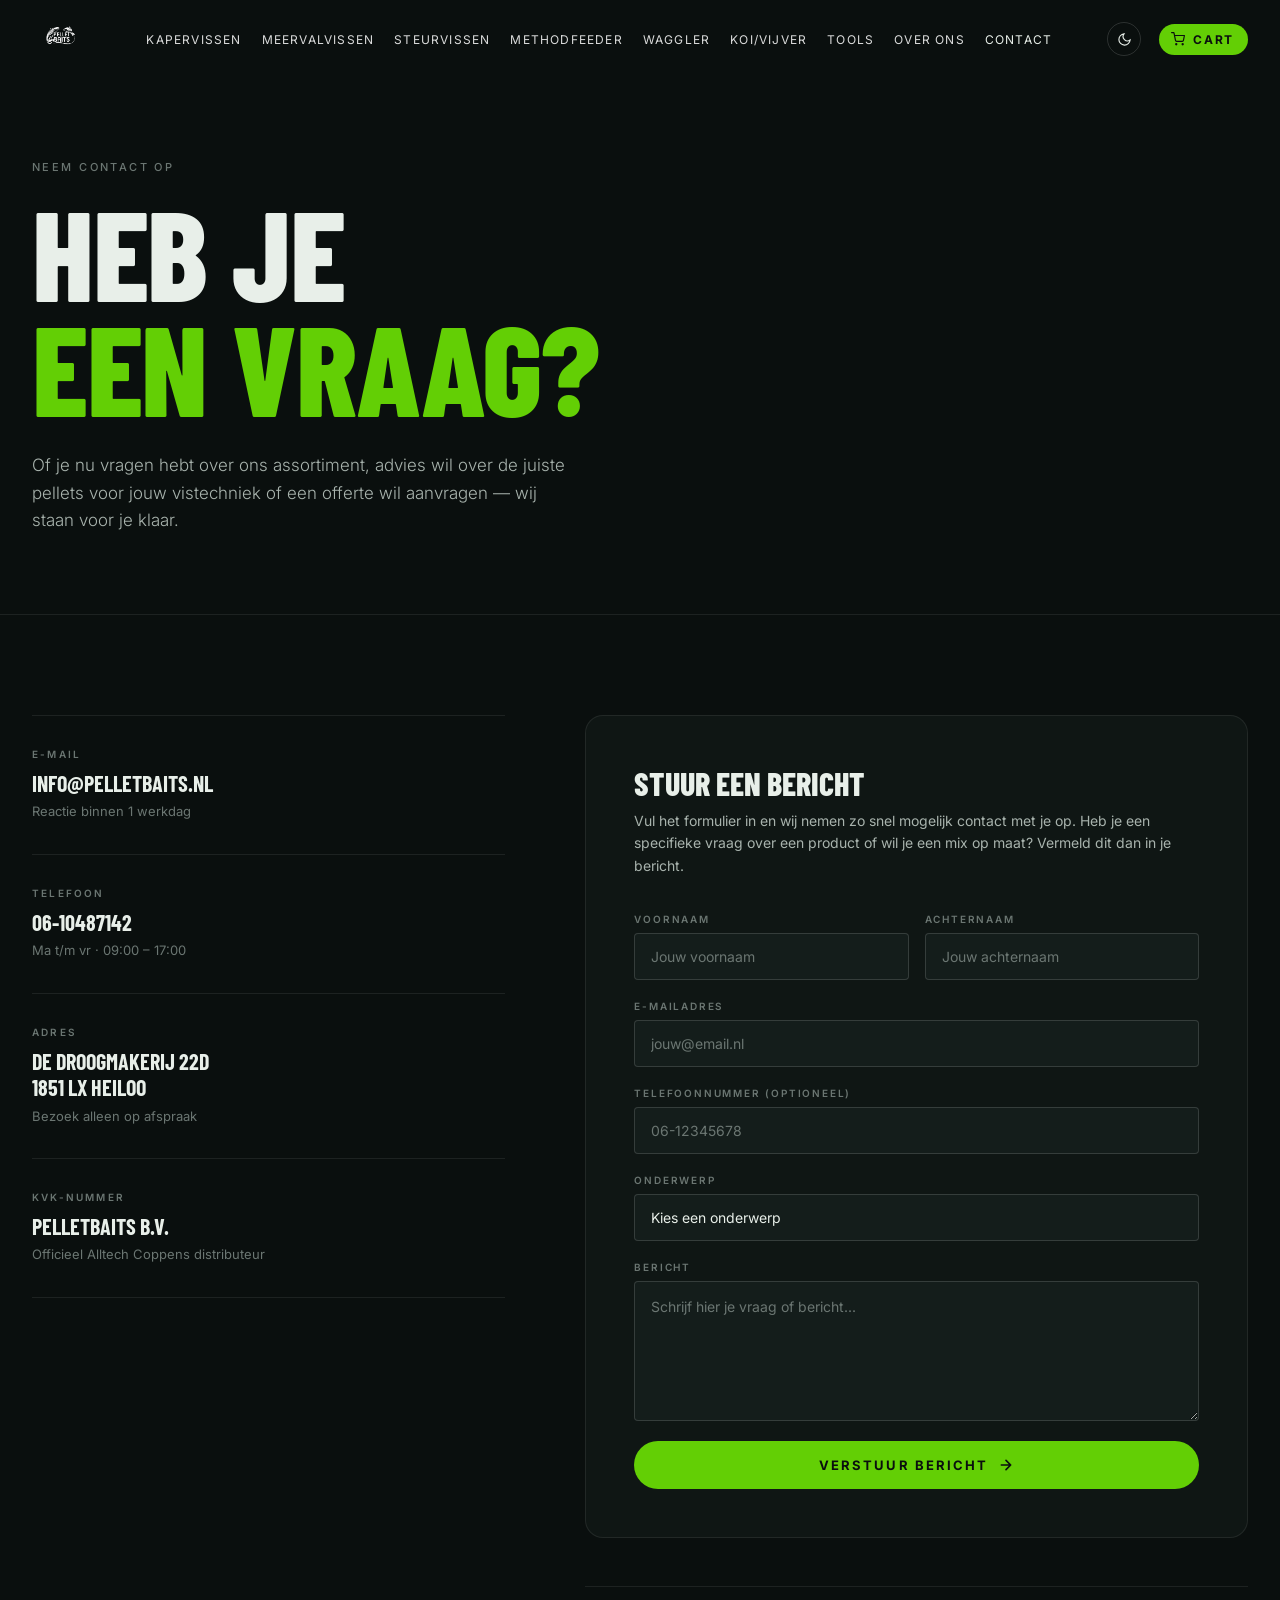
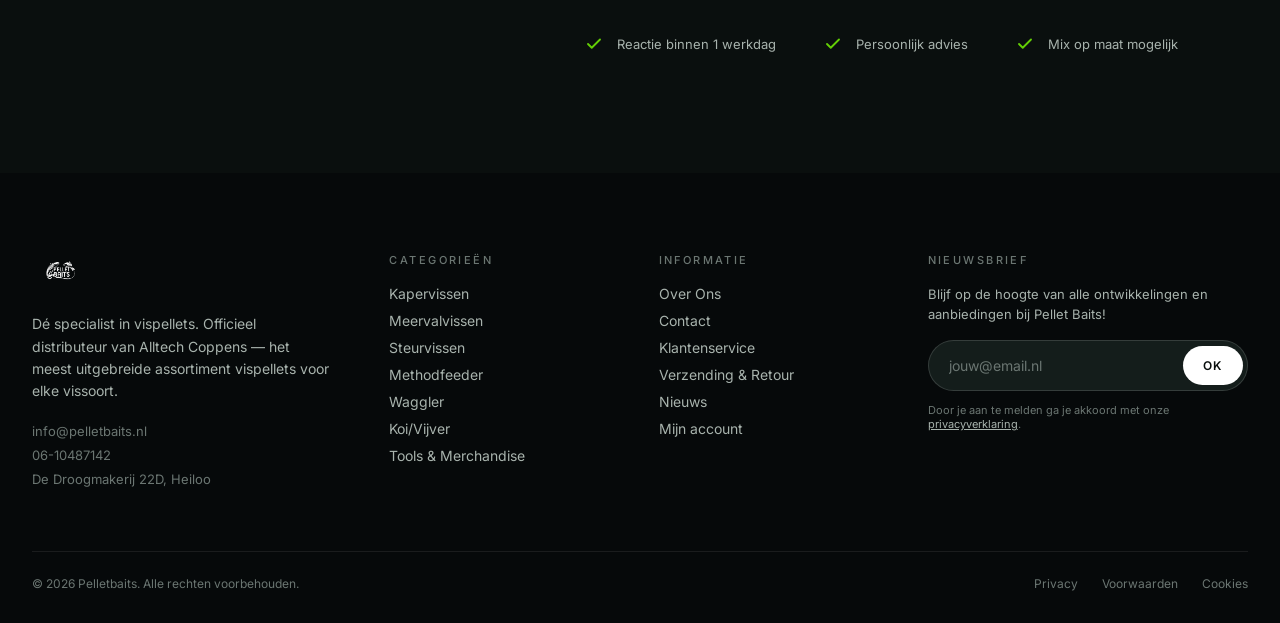
==== commit 1e2868a1: "Oprichterfoto en contactpagina opgeschoond - Echte foto van Thimo van der Vaart geplaatst op Over On" ====
--- a/contact.html
+++ b/contact.html
@@ -78,24 +78,6 @@
       color: var(--ink-3);
       line-height: 1.5;
     }
-
-    .contact-map {
-      margin-top: 40px;
-      border-radius: var(--radius-lg);
-      overflow: hidden;
-      border: 1px solid var(--line);
-      background: var(--bg-2);
-      aspect-ratio: 4/3;
-      display: flex;
-      align-items: center;
-      justify-content: center;
-    }
-    .contact-map-placeholder {
-      text-align: center;
-      color: var(--ink-3);
-    }
-    .contact-map-placeholder svg { margin: 0 auto 12px; opacity: .4; }
-    .contact-map-placeholder p { font-size: 13px; letter-spacing: .1em; text-transform: uppercase; }
 
     /* Formulier */
     .contact-form-wrap {
@@ -289,14 +271,6 @@
               <p class="contact-info-note">Officieel Alltech Coppens distributeur</p>
             </div>
 
-            <div class="contact-map">
-              <div class="contact-map-placeholder">
-                <svg width="32" height="32" viewBox="0 0 24 24" fill="none" stroke="currentColor" stroke-width="1.5" stroke-linecap="round" stroke-linejoin="round">
-                  <path d="M21 10c0 7-9 13-9 13s-9-6-9-13a9 9 0 0 1 18 0z"/><circle cx="12" cy="10" r="3"/>
-                </svg>
-                <p>De Droogmakerij 22D, Heiloo</p>
-              </div>
-            </div>
           </div>
 
           <!-- Formulier -->
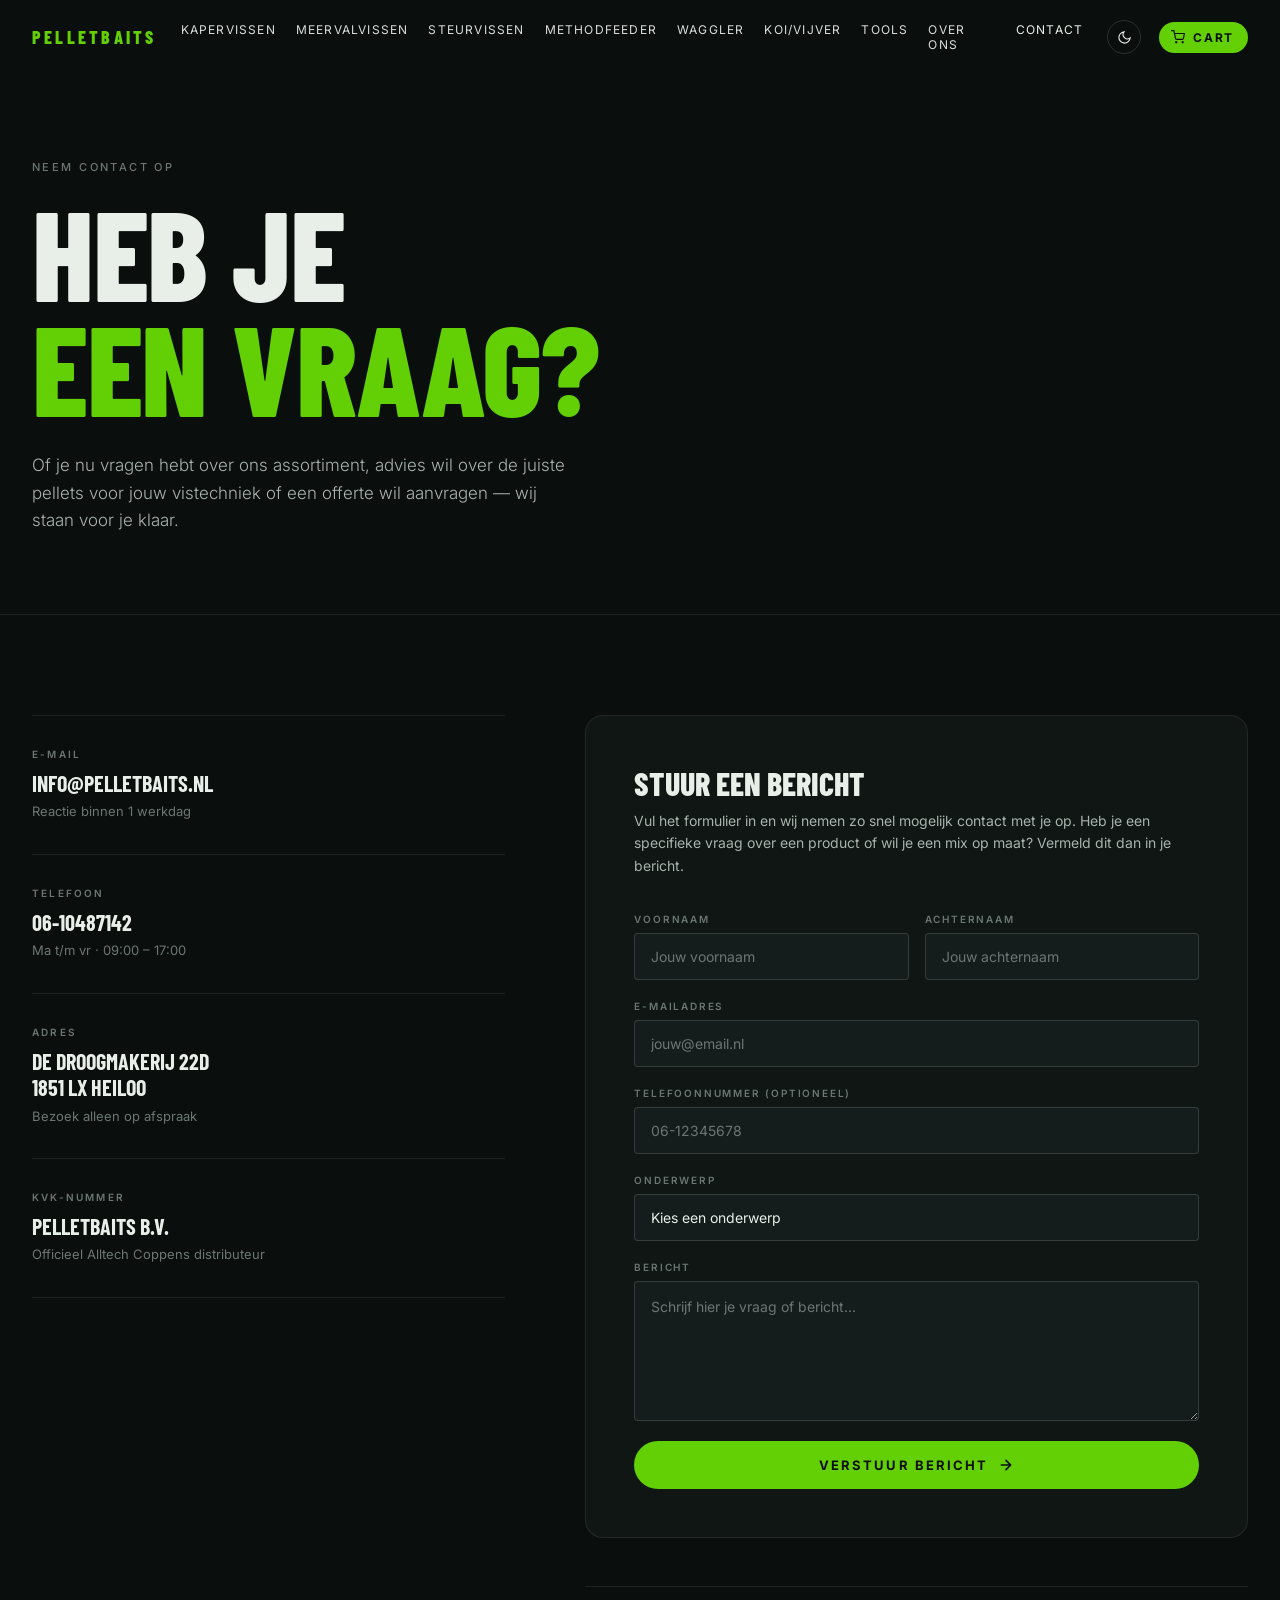
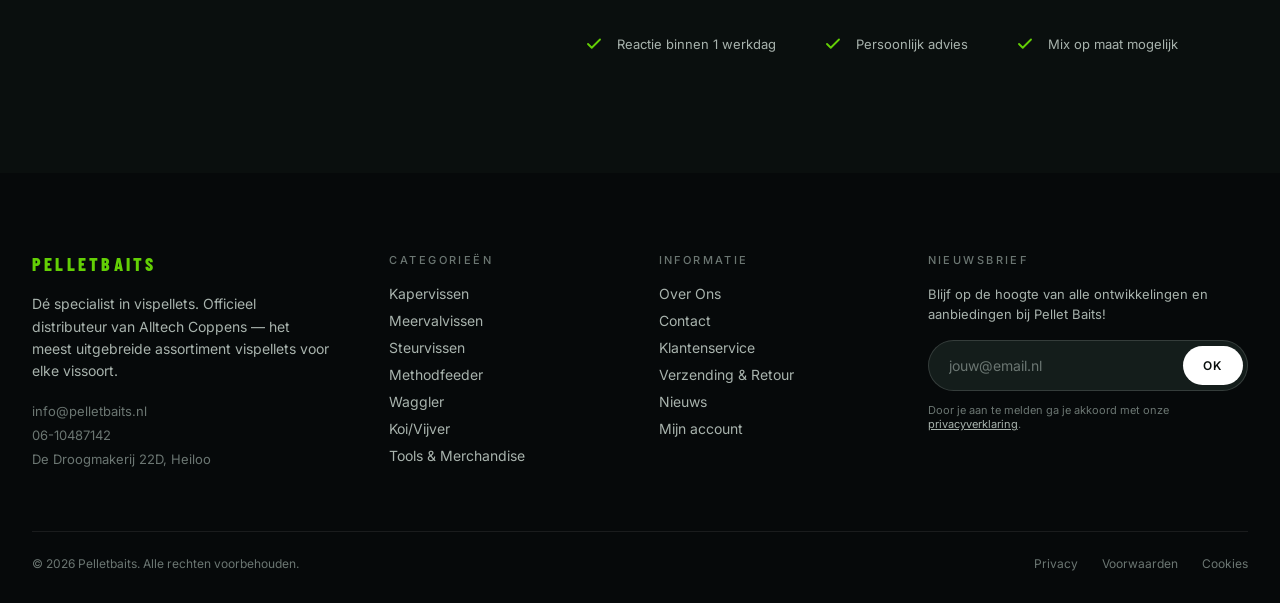
==== commit 69b08fe3: "Header logo als merktekst, groene accenten en glow-fix - Logo vervangen door PELLETBAITS tekst in me" ====
--- a/contact.html
+++ b/contact.html
@@ -189,7 +189,7 @@
     <div class="container">
       <div class="header-inner">
         <a href="index.html" class="header-logo-wrap" aria-label="Pelletbaits">
-          <img src="./assets/logo-white.png" alt="Pelletbaits" class="header-logo-img">
+          <span class="header-logo-text" style="color:var(--accent)">PELLETBAITS</span>
         </a>
         <nav class="header-nav" role="navigation" aria-label="Hoofdmenu">
           <a href="shop.html">Kapervissen</a>
@@ -348,7 +348,7 @@
       <div class="footer-grid">
         <div>
           <div class="footer-logo-wrap">
-            <img src="./assets/logo-white.png" alt="Pelletbaits" class="header-logo-img">
+            <span class="header-logo-text" style="color:var(--accent)">PELLETBAITS</span>
           </div>
           <p class="footer-desc">Dé specialist in vispellets. Officieel distributeur van Alltech Coppens — het meest uitgebreide assortiment vispellets voor elke vissoort.</p>
           <div class="footer-contact" style="margin-top:20px;display:flex;flex-direction:column;gap:8px;font-size:13px;color:var(--ink-3);">
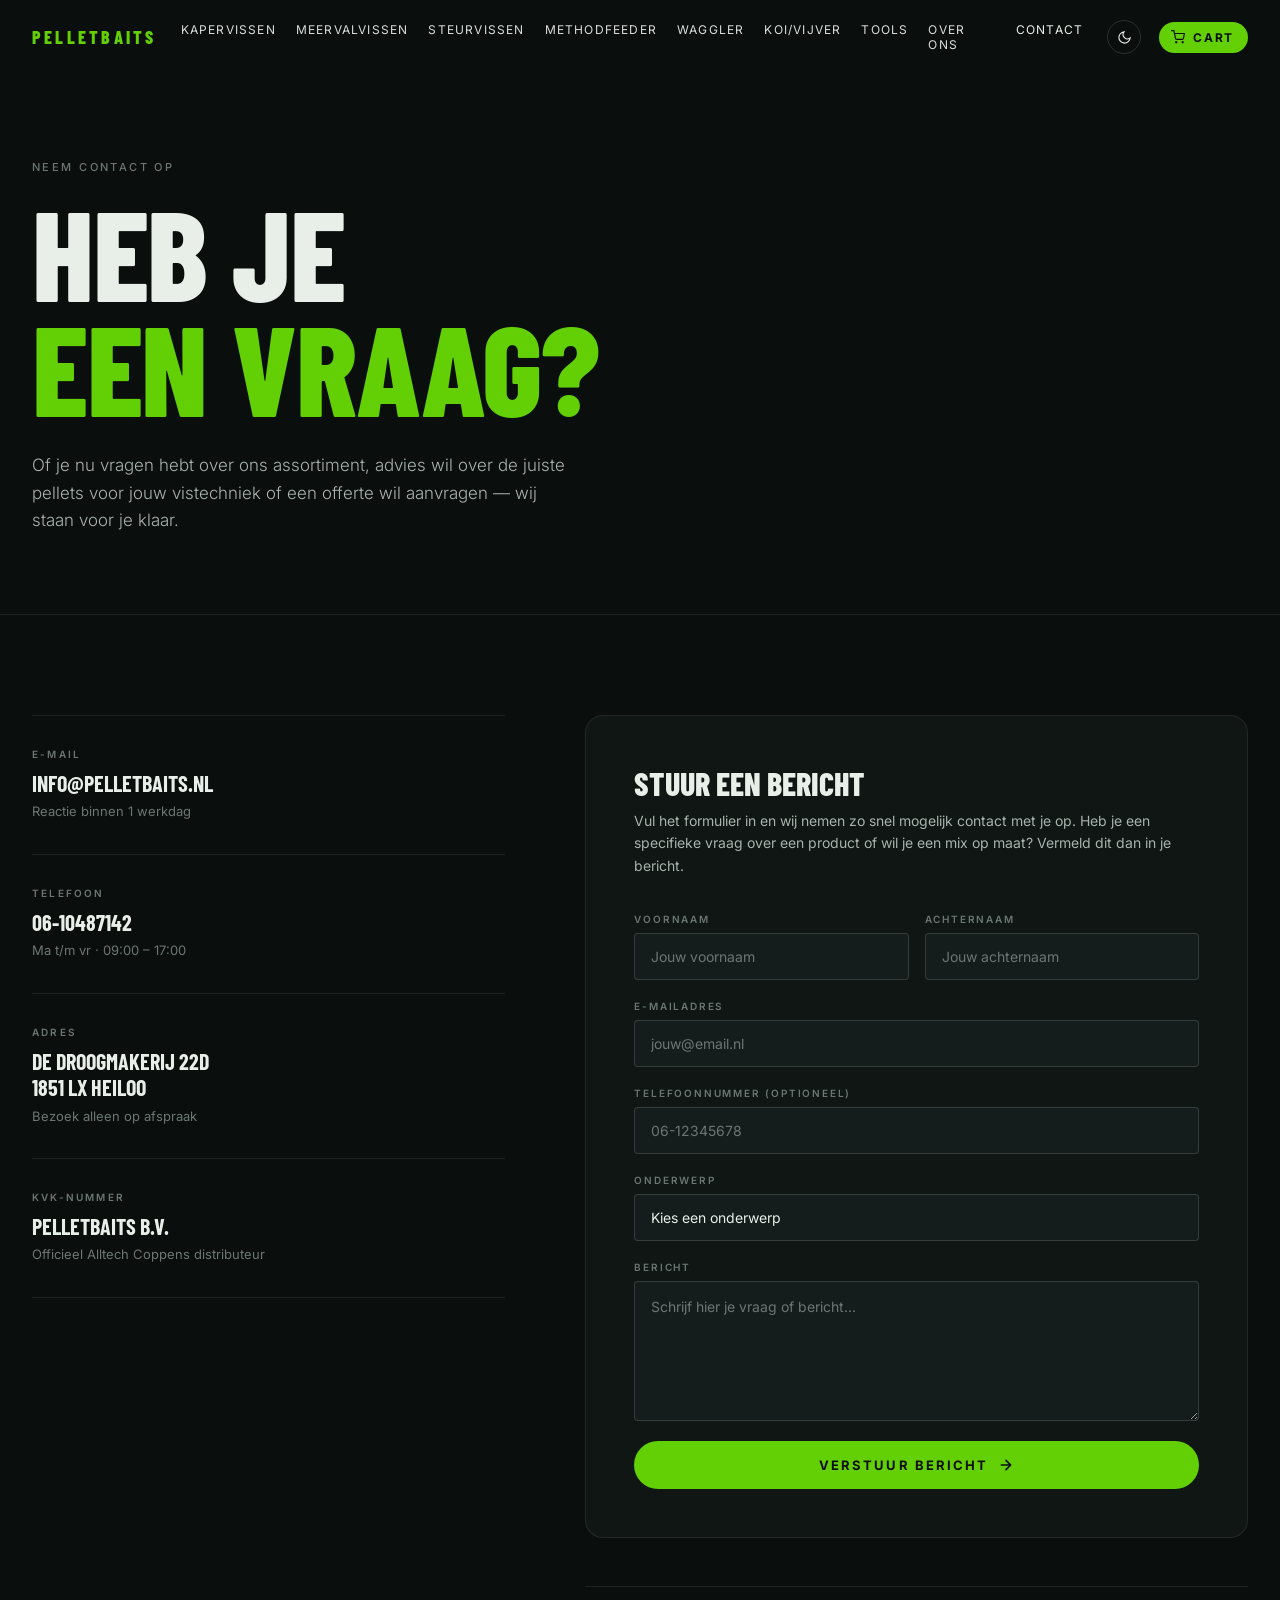
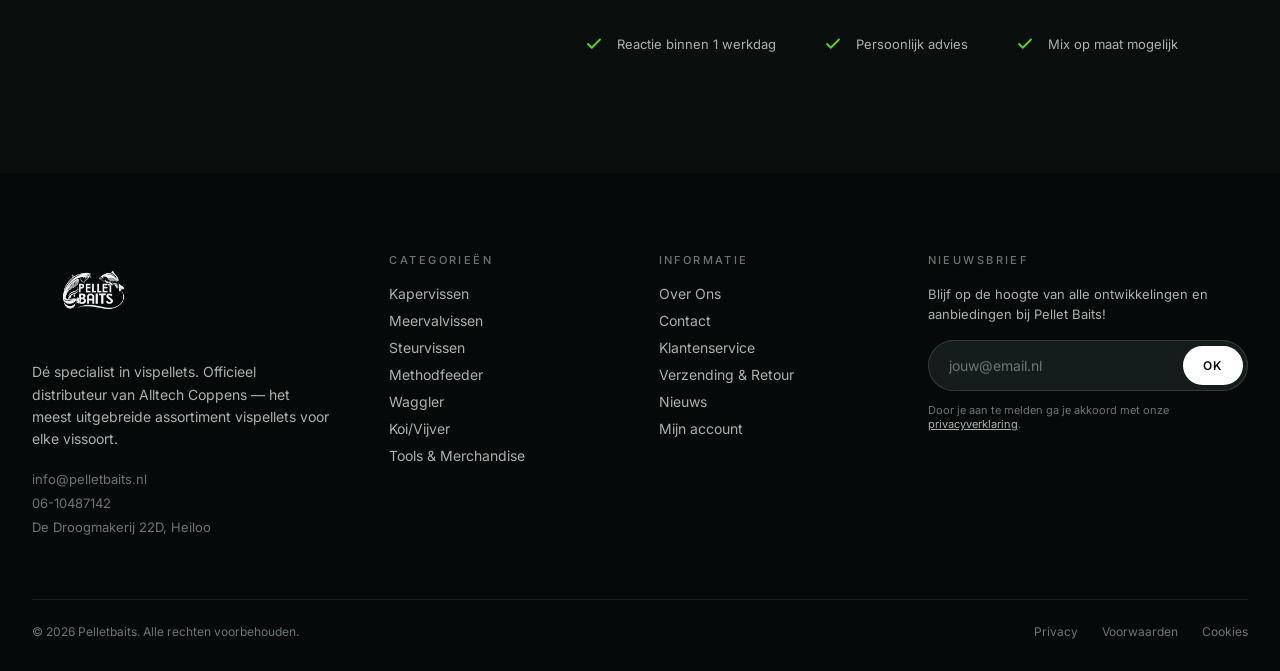
==== commit b696786f: "Logo in footer en over-ons, drijfanimatie hero-card, sellers in merkgroen - Logo (90px) zichtbaar in" ====
--- a/contact.html
+++ b/contact.html
@@ -348,7 +348,7 @@
       <div class="footer-grid">
         <div>
           <div class="footer-logo-wrap">
-            <span class="header-logo-text" style="color:var(--accent)">PELLETBAITS</span>
+            <img src="./assets/logo-white.png" alt="Pelletbaits" class="footer-logo-img">
           </div>
           <p class="footer-desc">Dé specialist in vispellets. Officieel distributeur van Alltech Coppens — het meest uitgebreide assortiment vispellets voor elke vissoort.</p>
           <div class="footer-contact" style="margin-top:20px;display:flex;flex-direction:column;gap:8px;font-size:13px;color:var(--ink-3);">
--- a/assets/theme.css
+++ b/assets/theme.css
@@ -1409,6 +1409,25 @@
 .spec-table td:first-child { color: var(--ink-3); font-weight: 600; width: 40%; }
 .spec-table td:last-child { color: var(--ink); }
 
+/* --- Hero card float animation --- */
+@keyframes pb-float {
+  0%, 100% { transform: translateY(0px); }
+  50%       { transform: translateY(-16px); }
+}
+.hero-card--float {
+  animation: pb-float 5s ease-in-out infinite;
+  animation-delay: 1.4s;
+  will-change: transform;
+}
+
+/* --- Footer logo --- */
+.footer-logo-img {
+  height: 90px;
+  width: auto;
+  display: block;
+}
+html[data-theme="light"] .footer-logo-img { filter: brightness(0); }
+
 /* --- Scroll-in animations --- */
 [data-anim] {
   opacity: 0;
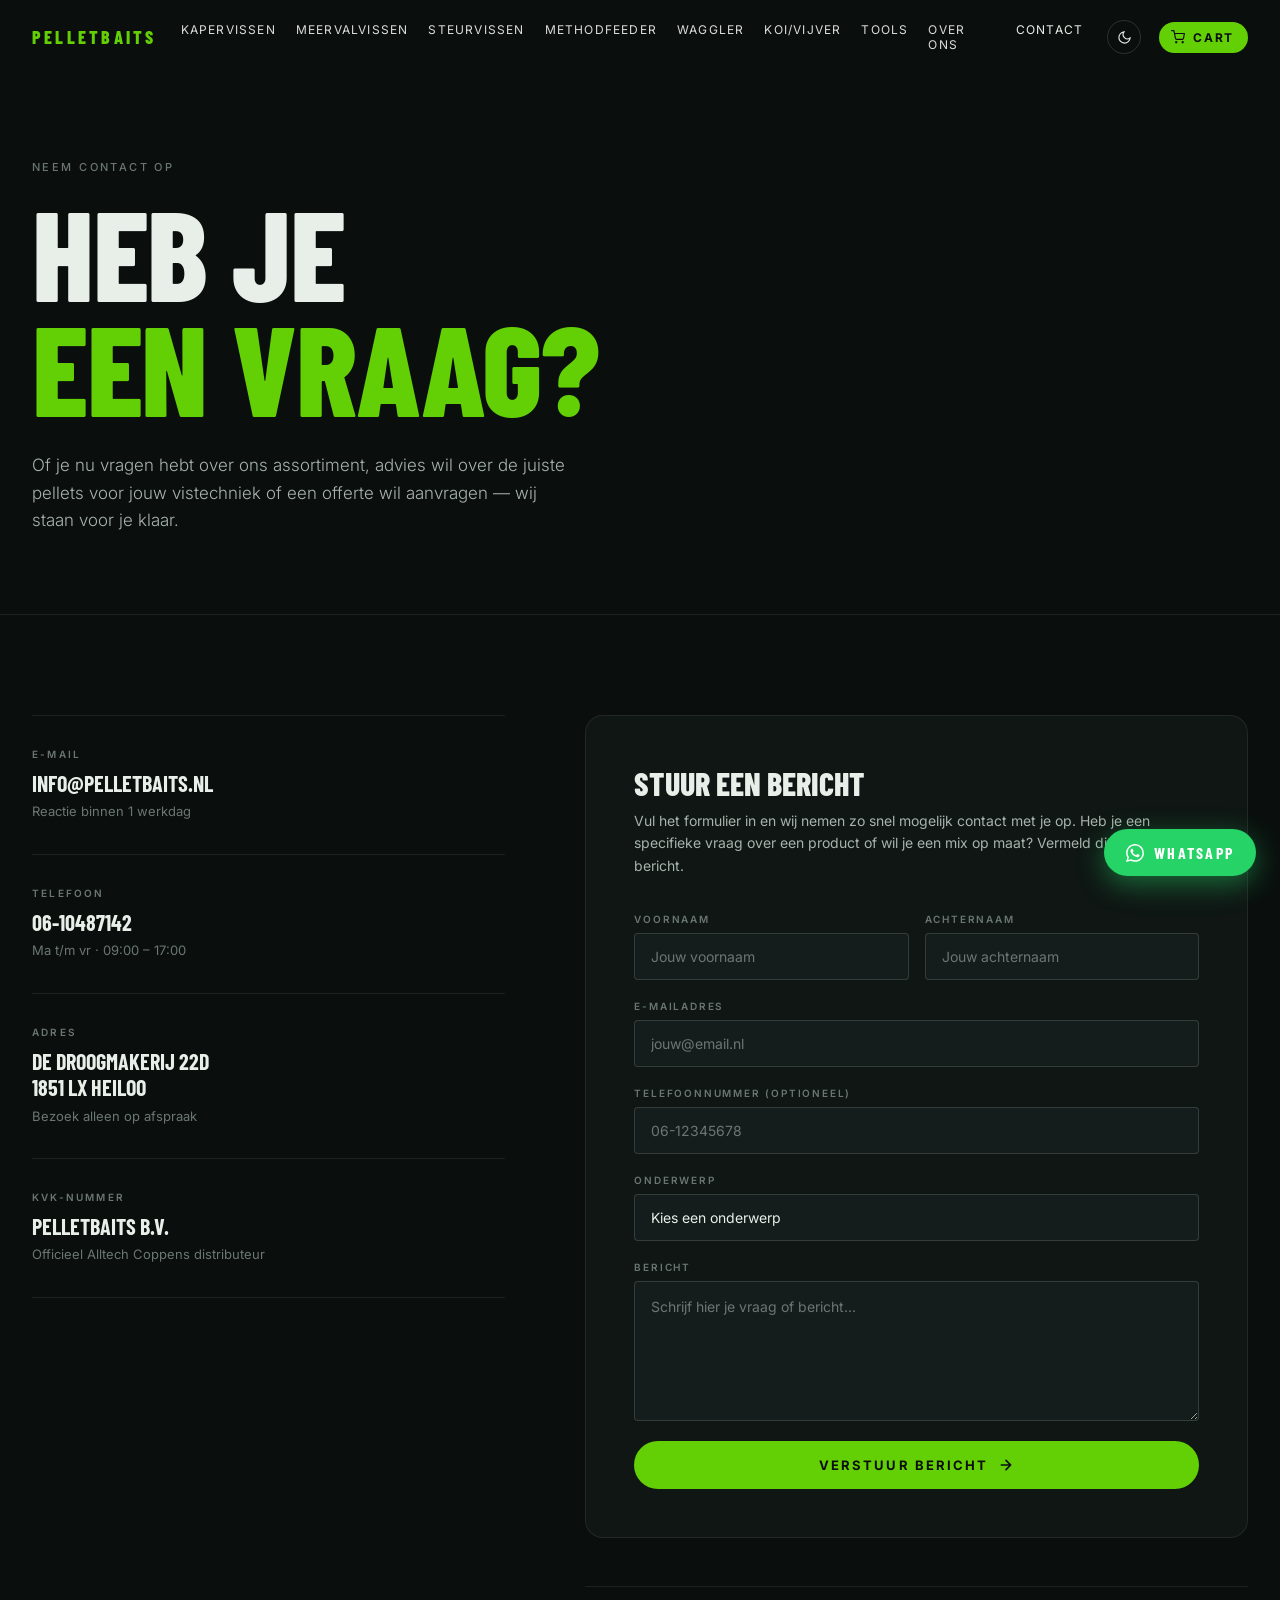
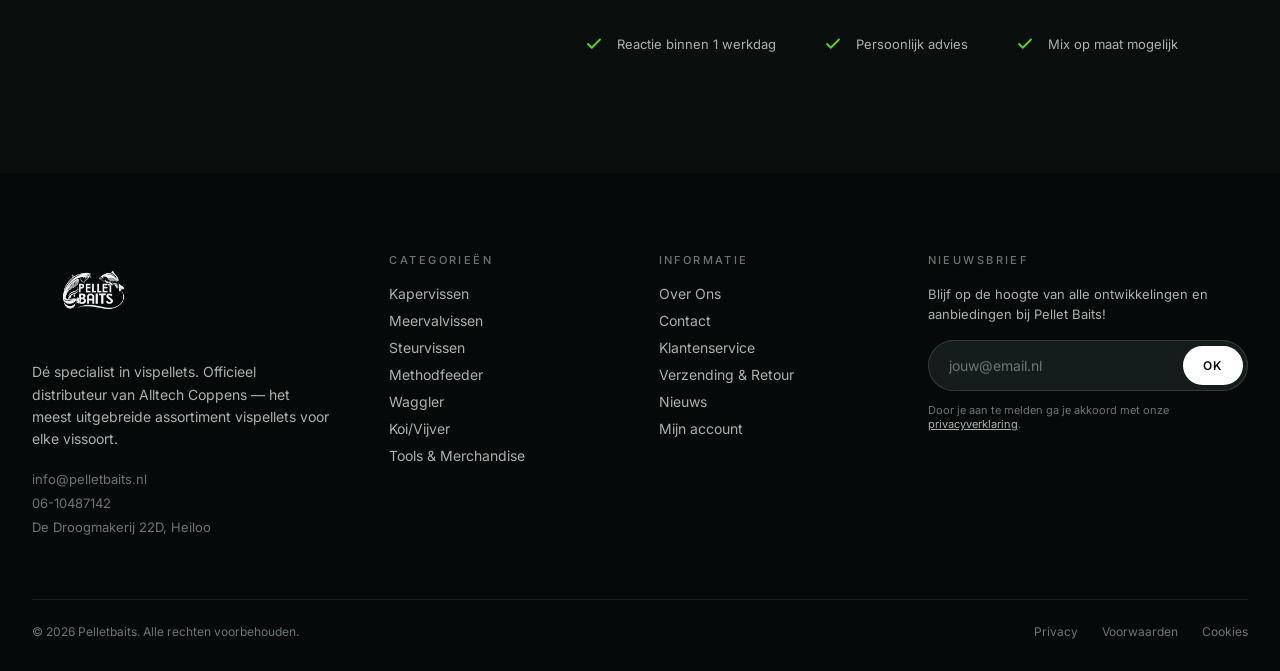
==== commit 52ddc20f: "WhatsApp floating button toegevoegd aan alle pagina's Co-Authored-By: Claude Sonnet 4.6 <noreply@ant" ====
--- a/contact.html
+++ b/contact.html
@@ -458,5 +458,38 @@
       }, 3000);
     });
   </script>
+
+  <!-- WhatsApp floating button -->
+  <a href="https://wa.me/31610487142"
+     target="_blank"
+     rel="noopener"
+     style="
+       position:fixed;
+       bottom:24px;
+       right:24px;
+       display:inline-flex;
+       align-items:center;
+       gap:10px;
+       background:#25D366;
+       color:#fff;
+       padding:14px 22px;
+       border-radius:999px;
+       text-decoration:none;
+       font-family:'Barlow Condensed',sans-serif;
+       font-weight:700;
+       font-size:16px;
+       letter-spacing:.14em;
+       text-transform:uppercase;
+       z-index:9999;
+       box-shadow:0 8px 28px rgba(37,211,102,.45);
+       transition:transform 280ms cubic-bezier(0.16,1,0.3,1),box-shadow 280ms ease;
+     "
+     onmouseenter="this.style.transform='translateY(-3px)';this.style.boxShadow='0 14px 36px rgba(37,211,102,.55)'"
+     onmouseleave="this.style.transform='translateY(0)';this.style.boxShadow='0 8px 28px rgba(37,211,102,.45)'">
+    <svg width="18" height="18" viewBox="0 0 24 24" fill="currentColor" aria-hidden="true">
+      <path d="M17.472 14.382c-.297-.149-1.758-.867-2.03-.967-.273-.099-.471-.148-.67.15-.197.297-.767.966-.94 1.164-.173.199-.347.223-.644.075-.297-.15-1.255-.463-2.39-1.475-.883-.788-1.48-1.761-1.653-2.059-.173-.297-.018-.458.13-.606.134-.133.298-.347.446-.52.149-.174.198-.298.298-.497.099-.198.05-.371-.025-.52-.075-.149-.669-1.612-.916-2.207-.242-.579-.487-.5-.669-.51-.173-.008-.371-.01-.57-.01-.198 0-.52.074-.792.372-.272.297-1.04 1.016-1.04 2.479 0 1.462 1.065 2.875 1.213 3.074.149.198 2.096 3.2 5.077 4.487.709.306 1.262.489 1.694.625.712.227 1.36.195 1.871.118.571-.085 1.758-.719 2.006-1.413.248-.694.248-1.289.173-1.413-.074-.124-.272-.198-.57-.347m-5.421 7.403h-.004a9.87 9.87 0 0 1-5.031-1.378l-.361-.214-3.741.982.998-3.648-.235-.374a9.86 9.86 0 0 1-1.51-5.26c.001-5.45 4.436-9.884 9.888-9.884 2.64 0 5.122 1.03 6.988 2.898a9.825 9.825 0 0 1 2.893 6.994c-.003 5.45-4.437 9.884-9.885 9.884m8.413-18.297A11.815 11.815 0 0 0 12.05 0C5.495 0 .16 5.335.157 11.892c0 2.096.547 4.142 1.588 5.945L.057 24l6.305-1.654a11.882 11.882 0 0 0 5.683 1.448h.005c6.554 0 11.89-5.335 11.893-11.893a11.821 11.821 0 0 0-3.48-8.413z"/>
+    </svg>
+    WhatsApp
+  </a>
 </body>
 </html>
--- a/assets/theme.css
+++ b/assets/theme.css
@@ -522,13 +522,20 @@
   border: 1px solid var(--line);
   border-radius: var(--radius-lg);
   overflow: hidden;
-  transition: transform var(--dur-base) ease, border-color var(--dur-base) ease, box-shadow var(--dur-base) ease;
+  transition:
+    transform 380ms var(--ease-out),
+    border-color 380ms ease,
+    box-shadow 380ms ease;
 }
 .product-card:hover {
-  transform: translateY(-6px);
-  border-color: var(--line-2);
-  box-shadow: 0 24px 60px rgba(0,0,0,.4);
-}
+  transform: translateY(-10px);
+  border-color: var(--accent);
+  box-shadow:
+    0 28px 60px rgba(0,0,0,.45),
+    0 0 0 1px var(--accent),
+    0 0 28px rgba(99,207,5,.18);
+}
+
 
 .product-card-image {
   display: block;
@@ -541,9 +548,12 @@
   width: 100%; height: 100%;
   object-fit: cover;
   filter: saturate(.9);
-  transition: transform .8s ease;
-}
-.product-card:hover .product-card-image img { transform: scale(1.06); }
+  transition: transform .65s var(--ease-out), filter .65s ease;
+}
+.product-card:hover .product-card-image img {
+  transform: scale(1.09);
+  filter: saturate(1.1) brightness(1.05);
+}
 
 .product-card-badge {
   position: absolute;
@@ -566,7 +576,9 @@
   font-size: 14px;
   letter-spacing: .05em;
   color: rgba(255,255,255,.7);
-}
+  transition: opacity 300ms ease;
+}
+.product-card:hover .product-card-num { opacity: 0; }
 
 .product-card-add {
   position: absolute;
@@ -574,19 +586,21 @@
   display: inline-flex;
   align-items: center;
   gap: 8px;
-  padding: 10px 16px;
+  padding: 10px 18px;
   border-radius: 999px;
-  background: #fff;
-  color: var(--bg);
-  font-weight: 600;
+  background: var(--accent);
+  color: #0a0f0e;
+  font-weight: 700;
   font-size: 11px;
   letter-spacing: .16em;
   text-transform: uppercase;
   opacity: 0;
-  transform: translateY(8px);
-  transition: opacity .3s ease, transform .3s ease;
+  transform: translateY(10px);
+  transition: opacity .3s ease, transform .35s var(--ease-out), background .14s ease;
+  z-index: 2;
 }
 .product-card:hover .product-card-add { opacity: 1; transform: translateY(0); }
+.product-card-add:hover { background: var(--accent-2); color: #fff; }
 
 .product-card-body {
   padding: 22px 24px 24px;
@@ -1596,3 +1610,6 @@
 /* Light mode: hide moon, show sun */
 html[data-theme="light"] .theme-icon--moon { opacity: 0; transform: rotate(90deg) scale(.5); }
 html[data-theme="light"] .theme-icon--sun  { opacity: 1; transform: rotate(0deg) scale(1); }
+
+/* SVG bag label — dark fill in light mode for contrast on orange background */
+html[data-theme="light"] .hhb-text { fill: #0a0f0e; }
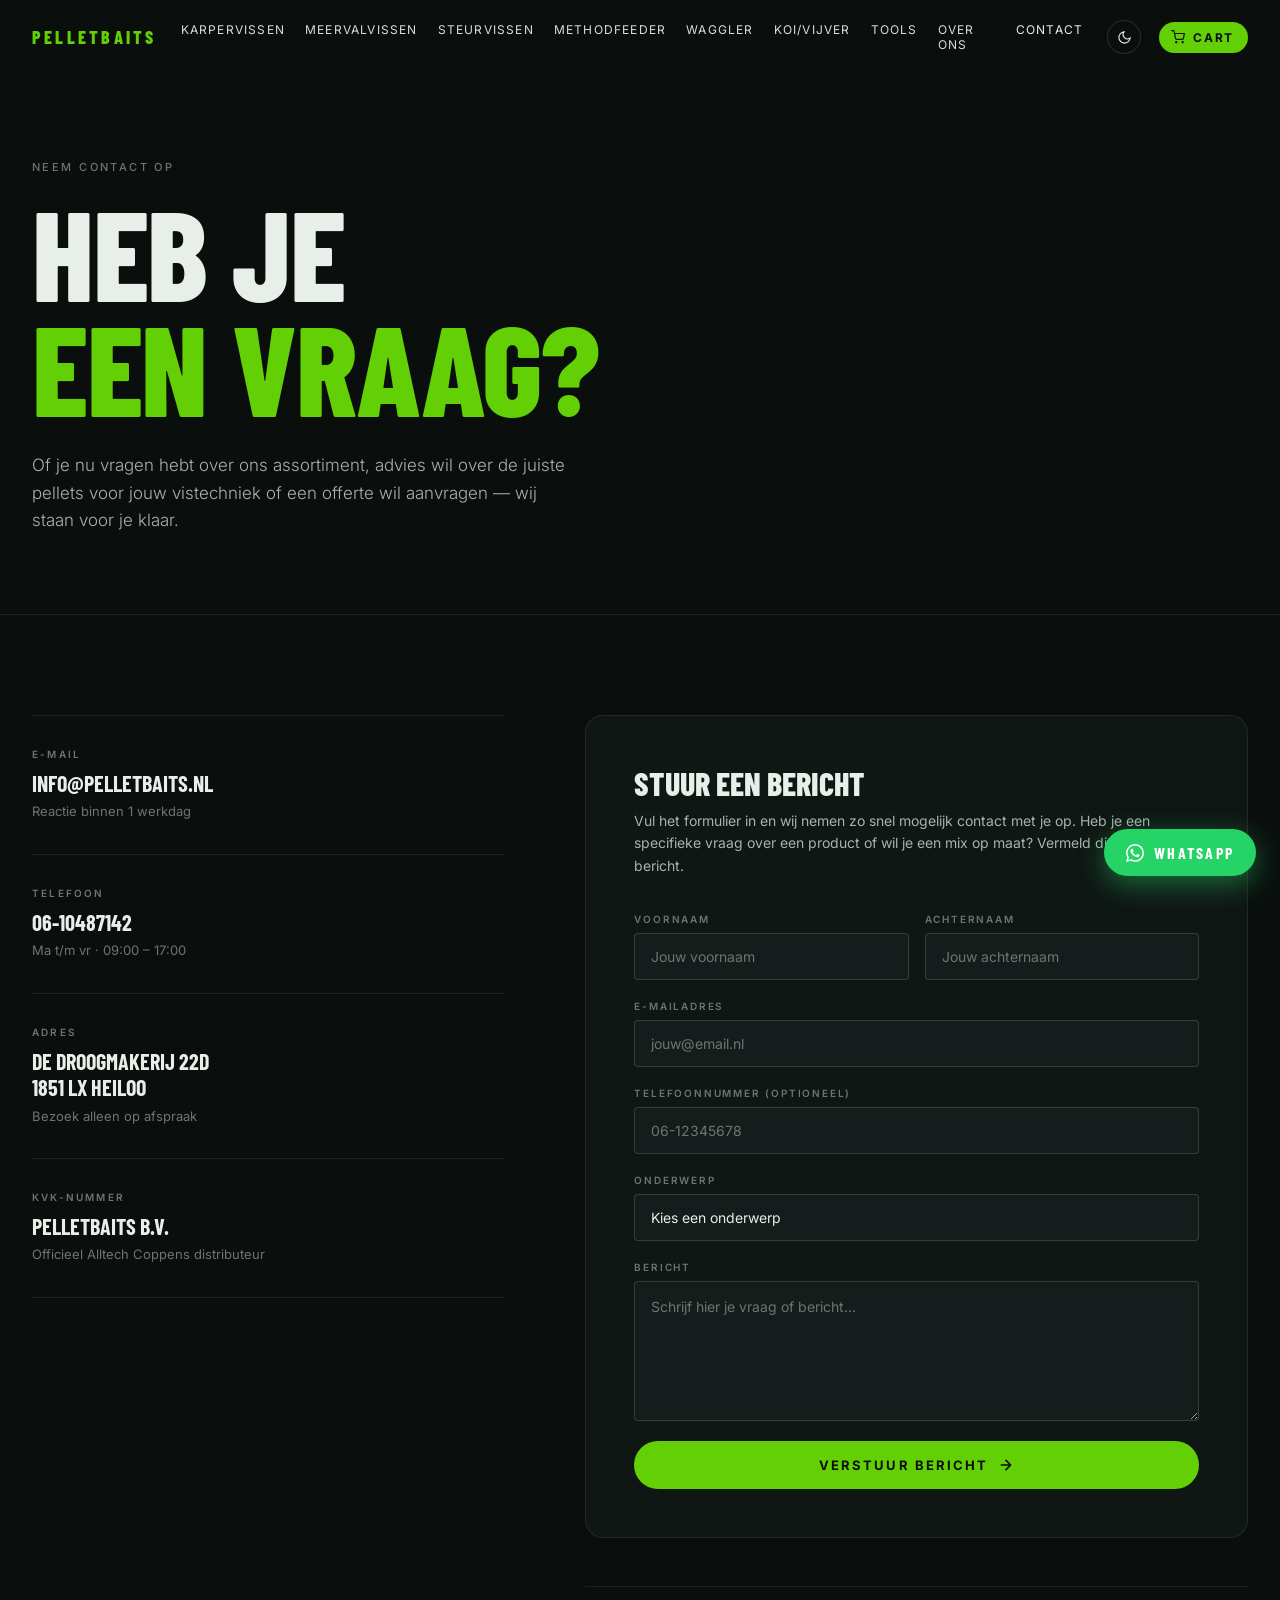
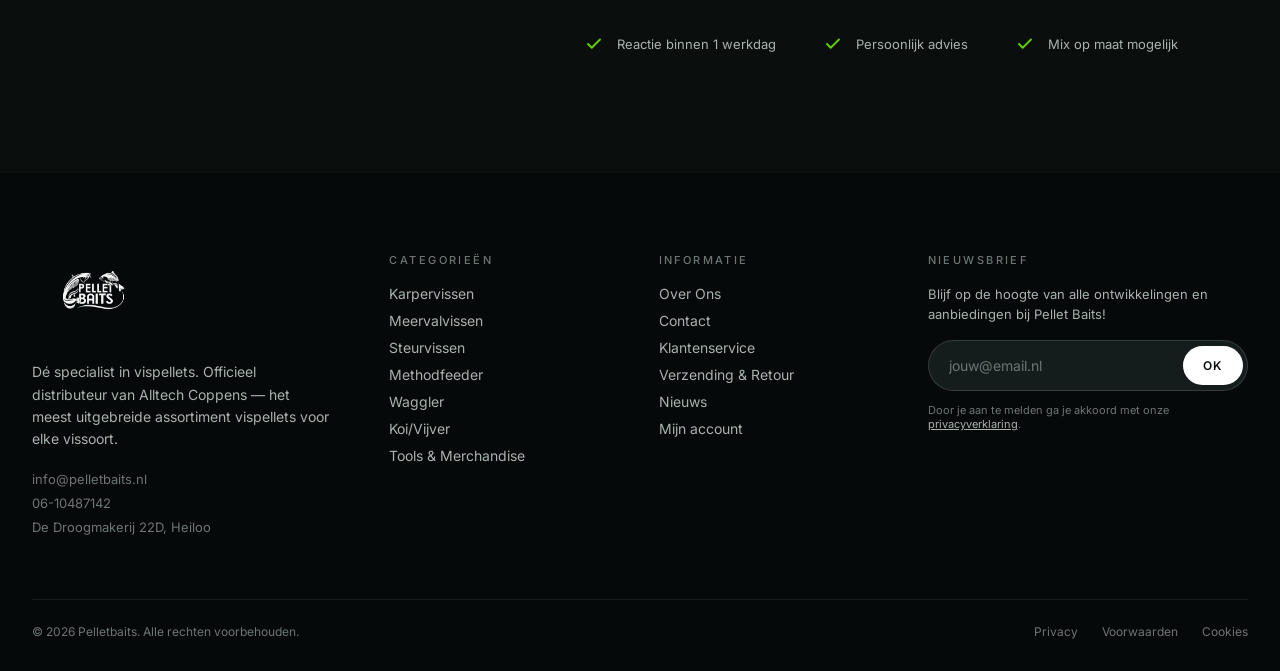
==== commit 24c4165a: "Typfout gecorrigeerd: Kapervissen → Karpervissen in alle pagina's Co-Authored-By: Claude Sonnet 4.6 " ====
--- a/contact.html
+++ b/contact.html
@@ -192,7 +192,7 @@
           <span class="header-logo-text" style="color:var(--accent)">PELLETBAITS</span>
         </a>
         <nav class="header-nav" role="navigation" aria-label="Hoofdmenu">
-          <a href="shop.html">Kapervissen</a>
+          <a href="shop.html">Karpervissen</a>
           <a href="shop.html">Meervalvissen</a>
           <a href="shop.html">Steurvissen</a>
           <a href="shop.html">Methodfeeder</a>
@@ -360,7 +360,7 @@
         <div>
           <p class="footer-col-title eyebrow">Categorieën</p>
           <ul class="footer-links">
-            <li><a href="shop.html">Kapervissen</a></li>
+            <li><a href="shop.html">Karpervissen</a></li>
             <li><a href="shop.html">Meervalvissen</a></li>
             <li><a href="shop.html">Steurvissen</a></li>
             <li><a href="shop.html">Methodfeeder</a></li>
@@ -411,7 +411,7 @@
       <button class="cart-close-btn" id="mobile-nav-close" aria-label="Menu sluiten">&#x2715;</button>
     </div>
     <nav class="mobile-nav-links">
-      <a href="shop.html">Kapervissen</a>
+      <a href="shop.html">Karpervissen</a>
       <a href="shop.html">Meervalvissen</a>
       <a href="shop.html">Steurvissen</a>
       <a href="shop.html">Methodfeeder</a>
--- a/assets/theme.css
+++ b/assets/theme.css
@@ -1610,6 +1610,3 @@
 /* Light mode: hide moon, show sun */
 html[data-theme="light"] .theme-icon--moon { opacity: 0; transform: rotate(90deg) scale(.5); }
 html[data-theme="light"] .theme-icon--sun  { opacity: 1; transform: rotate(0deg) scale(1); }
-
-/* SVG bag label — dark fill in light mode for contrast on orange background */
-html[data-theme="light"] .hhb-text { fill: #0a0f0e; }
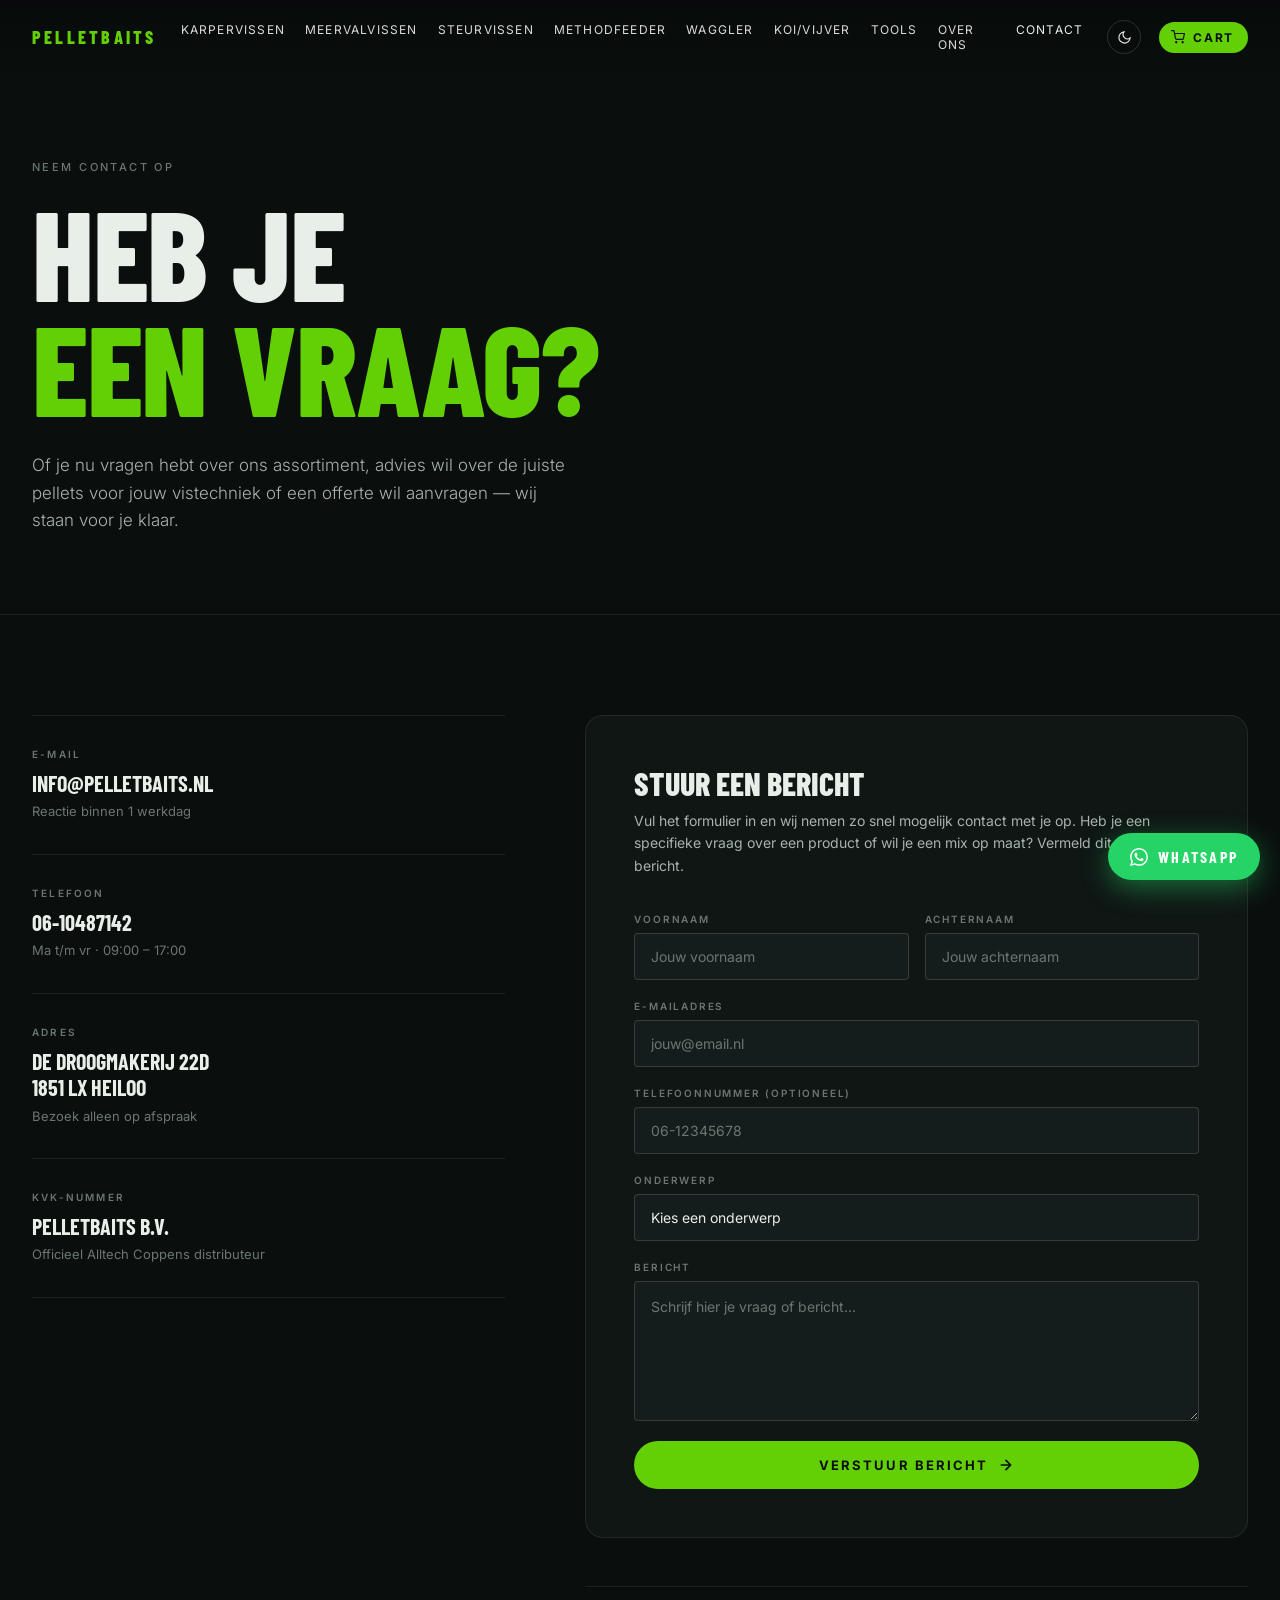
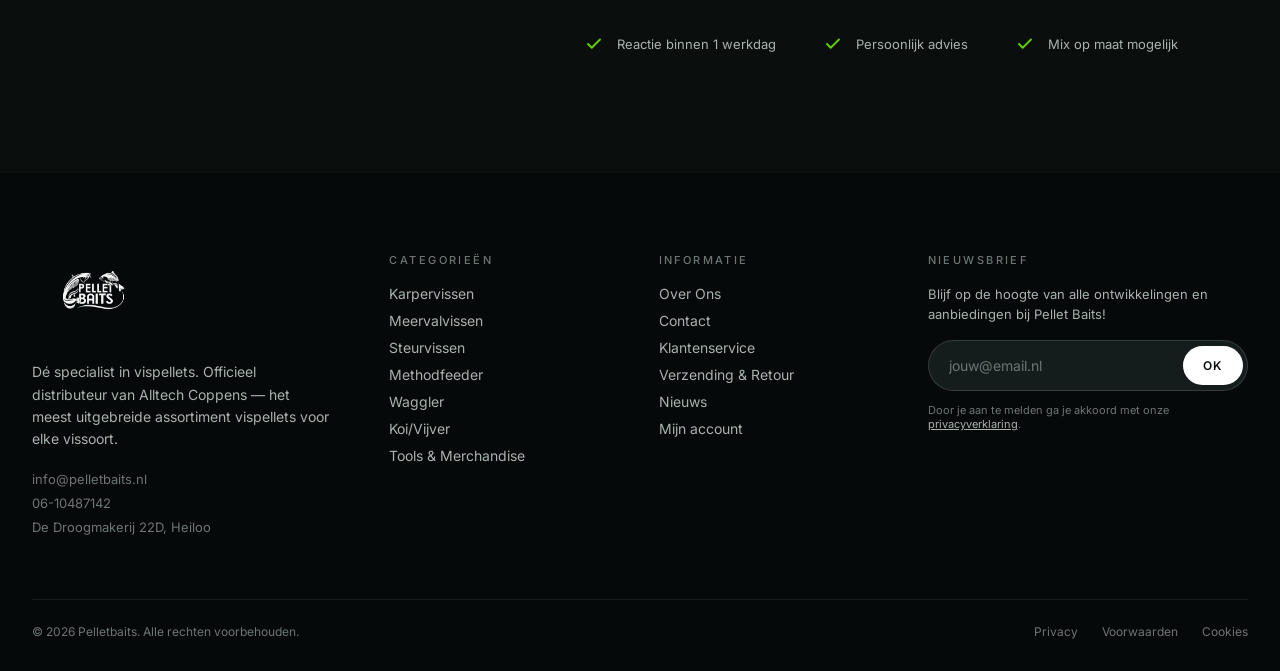
==== commit 0104b476: "Refactor WhatsApp button to class-based floating UI system Moves all 4 inline WhatsApp buttons to a " ====
--- a/contact.html
+++ b/contact.html
@@ -460,36 +460,15 @@
   </script>
 
   <!-- WhatsApp floating button -->
-  <a href="https://wa.me/31610487142"
-     target="_blank"
-     rel="noopener"
-     style="
-       position:fixed;
-       bottom:24px;
-       right:24px;
-       display:inline-flex;
-       align-items:center;
-       gap:10px;
-       background:#25D366;
-       color:#fff;
-       padding:14px 22px;
-       border-radius:999px;
-       text-decoration:none;
-       font-family:'Barlow Condensed',sans-serif;
-       font-weight:700;
-       font-size:16px;
-       letter-spacing:.14em;
-       text-transform:uppercase;
-       z-index:9999;
-       box-shadow:0 8px 28px rgba(37,211,102,.45);
-       transition:transform 280ms cubic-bezier(0.16,1,0.3,1),box-shadow 280ms ease;
-     "
-     onmouseenter="this.style.transform='translateY(-3px)';this.style.boxShadow='0 14px 36px rgba(37,211,102,.55)'"
-     onmouseleave="this.style.transform='translateY(0)';this.style.boxShadow='0 8px 28px rgba(37,211,102,.45)'">
-    <svg width="18" height="18" viewBox="0 0 24 24" fill="currentColor" aria-hidden="true">
-      <path d="M17.472 14.382c-.297-.149-1.758-.867-2.03-.967-.273-.099-.471-.148-.67.15-.197.297-.767.966-.94 1.164-.173.199-.347.223-.644.075-.297-.15-1.255-.463-2.39-1.475-.883-.788-1.48-1.761-1.653-2.059-.173-.297-.018-.458.13-.606.134-.133.298-.347.446-.52.149-.174.198-.298.298-.497.099-.198.05-.371-.025-.52-.075-.149-.669-1.612-.916-2.207-.242-.579-.487-.5-.669-.51-.173-.008-.371-.01-.57-.01-.198 0-.52.074-.792.372-.272.297-1.04 1.016-1.04 2.479 0 1.462 1.065 2.875 1.213 3.074.149.198 2.096 3.2 5.077 4.487.709.306 1.262.489 1.694.625.712.227 1.36.195 1.871.118.571-.085 1.758-.719 2.006-1.413.248-.694.248-1.289.173-1.413-.074-.124-.272-.198-.57-.347m-5.421 7.403h-.004a9.87 9.87 0 0 1-5.031-1.378l-.361-.214-3.741.982.998-3.648-.235-.374a9.86 9.86 0 0 1-1.51-5.26c.001-5.45 4.436-9.884 9.888-9.884 2.64 0 5.122 1.03 6.988 2.898a9.825 9.825 0 0 1 2.893 6.994c-.003 5.45-4.437 9.884-9.885 9.884m8.413-18.297A11.815 11.815 0 0 0 12.05 0C5.495 0 .16 5.335.157 11.892c0 2.096.547 4.142 1.588 5.945L.057 24l6.305-1.654a11.882 11.882 0 0 0 5.683 1.448h.005c6.554 0 11.89-5.335 11.893-11.893a11.821 11.821 0 0 0-3.48-8.413z"/>
-    </svg>
-    WhatsApp
-  </a>
+<a href="https://wa.me/31610487142"
+   target="_blank"
+   rel="noopener"
+   class="wa-btn"
+   aria-label="Neem contact op via WhatsApp">
+  <svg width="18" height="18" viewBox="0 0 24 24" fill="currentColor" aria-hidden="true">
+    <path d="M17.472 14.382c-.297-.149-1.758-.867-2.03-.967-.273-.099-.471-.148-.67.15-.197.297-.767.966-.94 1.164-.173.199-.347.223-.644.075-.297-.15-1.255-.463-2.39-1.475-.883-.788-1.48-1.761-1.653-2.059-.173-.297-.018-.458.13-.606.134-.133.298-.347.446-.52.149-.174.198-.298.298-.497.099-.198.05-.371-.025-.52-.075-.149-.669-1.612-.916-2.207-.242-.579-.487-.5-.669-.51-.173-.008-.371-.01-.57-.01-.198 0-.52.074-.792.372-.272.297-1.04 1.016-1.04 2.479 0 1.462 1.065 2.875 1.213 3.074.149.198 2.096 3.2 5.077 4.487.709.306 1.262.489 1.694.625.712.227 1.36.195 1.871.118.571-.085 1.758-.719 2.006-1.413.248-.694.248-1.289.173-1.413-.074-.124-.272-.198-.57-.347m-5.421 7.403h-.004a9.87 9.87 0 0 1-5.031-1.378l-.361-.214-3.741.982.998-3.648-.235-.374a9.86 9.86 0 0 1-1.51-5.26c.001-5.45 4.436-9.884 9.888-9.884 2.64 0 5.122 1.03 6.988 2.898a9.825 9.825 0 0 1 2.893 6.994c-.003 5.45-4.437 9.884-9.885 9.884m8.413-18.297A11.815 11.815 0 0 0 12.05 0C5.495 0 .16 5.335.157 11.892c0 2.096.547 4.142 1.588 5.945L.057 24l6.305-1.654a11.882 11.882 0 0 0 5.683 1.448h.005c6.554 0 11.89-5.335 11.893-11.893a11.821 11.821 0 0 0-3.48-8.413z"/>
+  </svg>
+  <span class="wa-btn-label">WhatsApp</span>
+</a>
 </body>
 </html>
--- a/assets/theme.css
+++ b/assets/theme.css
@@ -33,6 +33,11 @@
   --ease-out: cubic-bezier(0.16, 1, 0.3, 1);
   --dur-fast: 140ms;
   --dur-base: 280ms;
+
+  /* Floating UI coordinate system */
+  --floating-ui-height: 52px;
+  --floating-ui-gap:    20px;
+  --floating-ui-offset: calc(var(--floating-ui-height) + var(--floating-ui-gap) * 2);
 }
 
 /* --- Reset --- */
@@ -103,6 +108,17 @@
   -webkit-backdrop-filter: blur(14px);
   border-bottom-color: var(--line);
 }
+/* Gradient veil beneath nav — boosts legibility over dark hero in both modes */
+.site-header::before {
+  content: '';
+  position: absolute;
+  inset: 0;
+  background: linear-gradient(180deg, rgba(0,0,0,.30) 0%, transparent 100%);
+  pointer-events: none;
+  z-index: -1;
+  transition: opacity var(--dur-base) ease;
+}
+.site-header.scrolled::before { opacity: 0; }
 
 .header-inner {
   display: flex;
@@ -1522,19 +1538,26 @@
   --inv-color: #f5f2ec;
 }
 
-/* Header */
+/* Header
+   Nav/icon text stays white on transparent header (always over dark hero).
+   Switches to dark only when .scrolled gives the header a cream background. */
 html[data-theme="light"] .site-header.scrolled {
-  background: rgba(245,242,236,.93);
-}
-html[data-theme="light"] .header-nav {
-  color: rgba(13,20,18,.8);
+  background: rgba(245,242,236,.97);
+}
+html[data-theme="light"] .site-header.scrolled .header-nav {
+  color: rgba(13,20,18,.9);
+}
+html[data-theme="light"] .site-header.scrolled .header-search-btn,
+html[data-theme="light"] .site-header.scrolled .theme-toggle-btn {
+  color: var(--ink);
+  border-color: var(--line-2);
 }
 html[data-theme="light"] .header-cart-btn {
   background: var(--accent);
   color: #0a0f0e;
 }
 html[data-theme="light"] .header-cart-btn:hover { background: var(--accent-2); color: #fff; }
-html[data-theme="light"] .header-search-btn:hover { background: rgba(0,0,0,.05); }
+html[data-theme="light"] .site-header.scrolled .header-search-btn:hover { background: rgba(0,0,0,.05); }
 html[data-theme="light"] .mobile-menu-btn {
   border-color: rgba(0,0,0,.14);
   color: var(--ink);
@@ -1543,8 +1566,10 @@
 
 /* Hero card (floats over dark photo — only fix badge/button text) */
 html[data-theme="light"] .hero-card-price { color: #0a0f0e; }
-html[data-theme="light"] .hero-card-add   { background: var(--inv-bg); color: var(--inv-color); }
-html[data-theme="light"] .hero-card-add:hover { background: #1e2b28; }
+html[data-theme="light"] .hero-card-name  { color: #fff; }
+html[data-theme="light"] .hero-card-desc  { color: #fff; }
+html[data-theme="light"] .hero-card-add   { background: #fff; color: #0a0f0e; }
+html[data-theme="light"] .hero-card-add:hover { background: rgba(255,255,255,.85); }
 
 /* Product cards */
 html[data-theme="light"] .product-card-num { color: rgba(0,0,0,.4); }
@@ -1610,3 +1635,66 @@
 /* Light mode: hide moon, show sun */
 html[data-theme="light"] .theme-icon--moon { opacity: 0; transform: rotate(90deg) scale(.5); }
 html[data-theme="light"] .theme-icon--sun  { opacity: 1; transform: rotate(0deg) scale(1); }
+
+/* ================================================
+   FLOATING UI SYSTEM
+   All fixed bottom elements share a coordinate
+   system via CSS custom properties to prevent
+   overlap as the stack grows.
+   ================================================ */
+
+.wa-btn {
+  position: fixed;
+  bottom: var(--floating-ui-gap);
+  right: var(--floating-ui-gap);
+  z-index: 9999;
+  display: inline-flex;
+  align-items: center;
+  gap: 10px;
+  background: #25D366;
+  color: #fff;
+  padding: 14px 22px;
+  border-radius: 999px;
+  text-decoration: none;
+  font-family: var(--font-display);
+  font-weight: 700;
+  font-size: 16px;
+  letter-spacing: .14em;
+  text-transform: uppercase;
+  box-shadow: 0 8px 28px rgba(37,211,102,.45);
+  transition: transform 280ms cubic-bezier(0.16,1,0.3,1),
+              box-shadow 280ms ease;
+}
+.wa-btn:hover {
+  transform: translateY(-3px);
+  box-shadow: 0 14px 36px rgba(37,211,102,.55);
+}
+.wa-btn:focus-visible {
+  outline: 2px solid #25D366;
+  outline-offset: 3px;
+}
+
+/* Collapse to icon-only circle on very small screens */
+@media (max-width: 400px) {
+  .wa-btn {
+    padding: 0;
+    width: var(--floating-ui-height);
+    height: var(--floating-ui-height);
+    justify-content: center;
+    border-radius: 50%;
+  }
+  .wa-btn .wa-btn-label { display: none; }
+}
+
+/* Future checkout bar — uncomment when added:
+.checkout-bar {
+  position: fixed;
+  bottom: 0; left: 0;
+  width: 100%;
+  z-index: 9998;
+  height: var(--checkout-bar-height, 72px);
+}
+.checkout-bar ~ .wa-btn {
+  bottom: calc(var(--checkout-bar-height, 72px) + var(--floating-ui-gap));
+}
+*/
